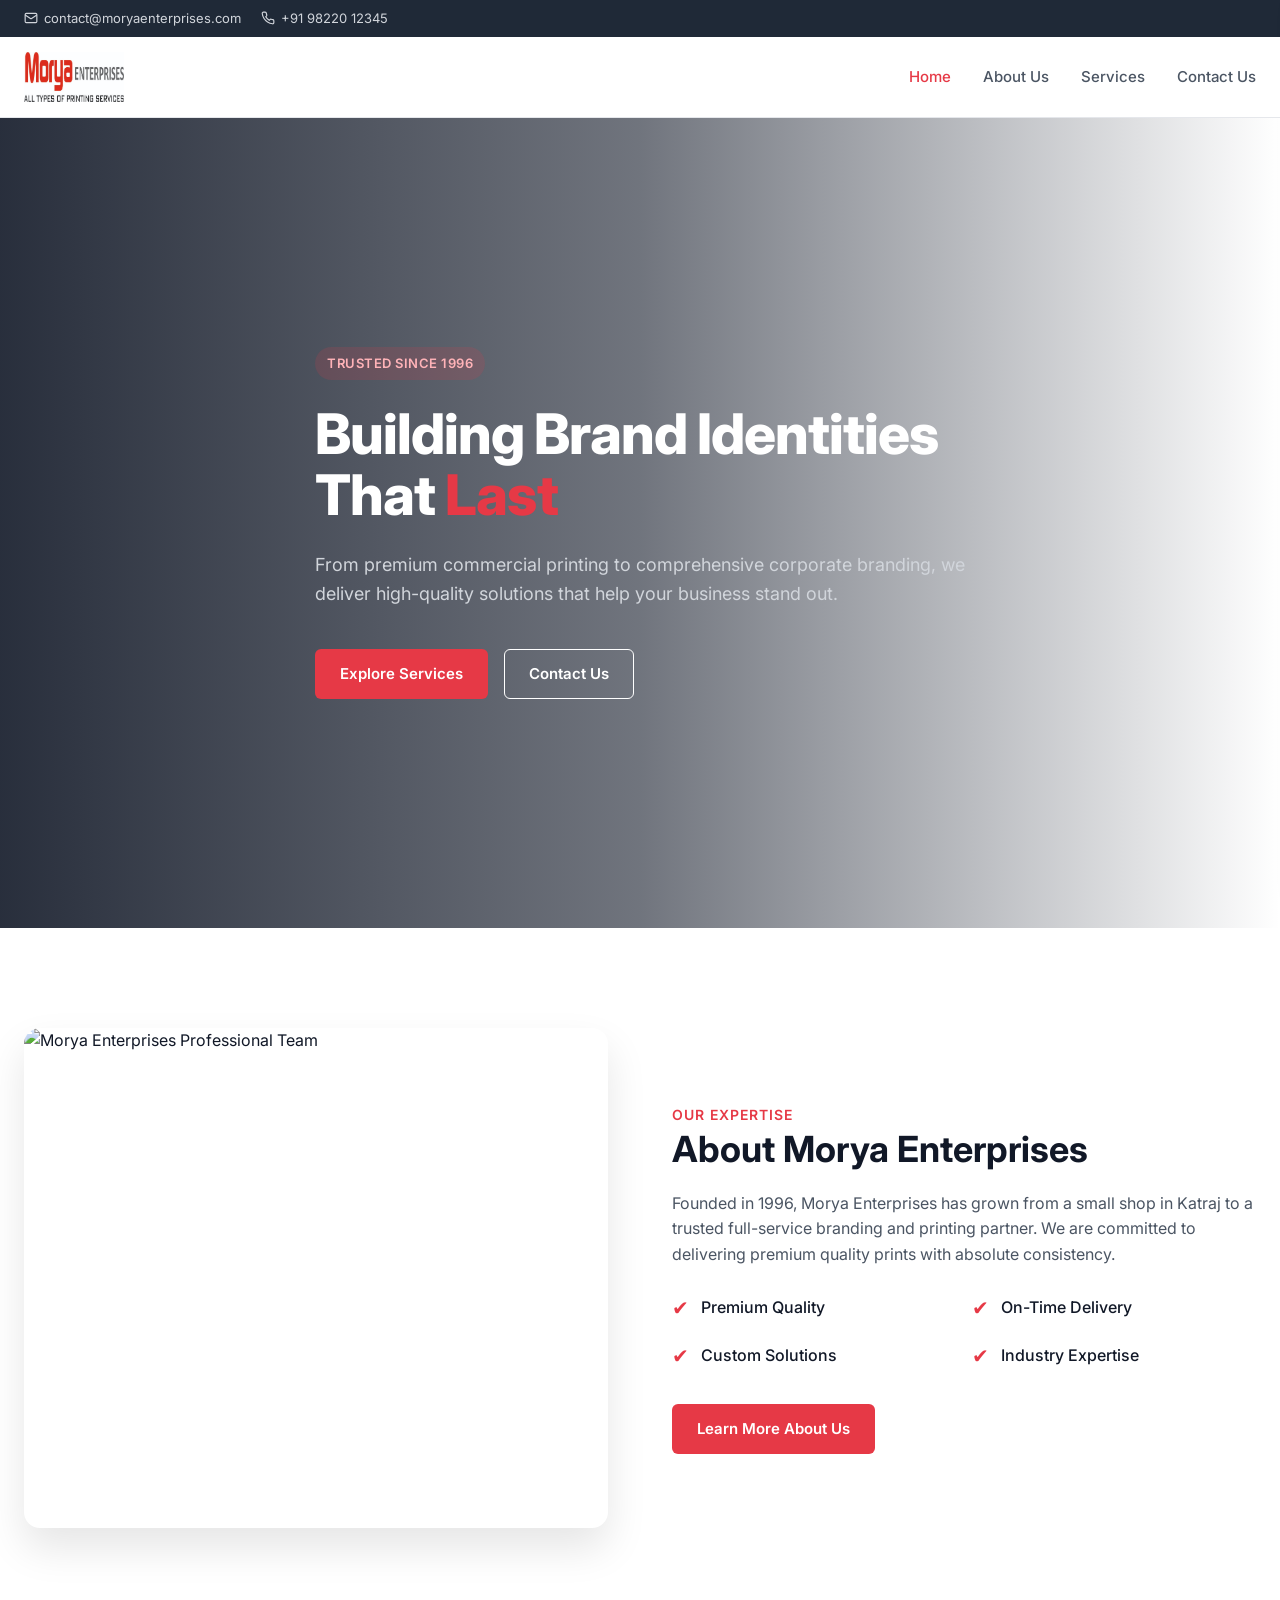
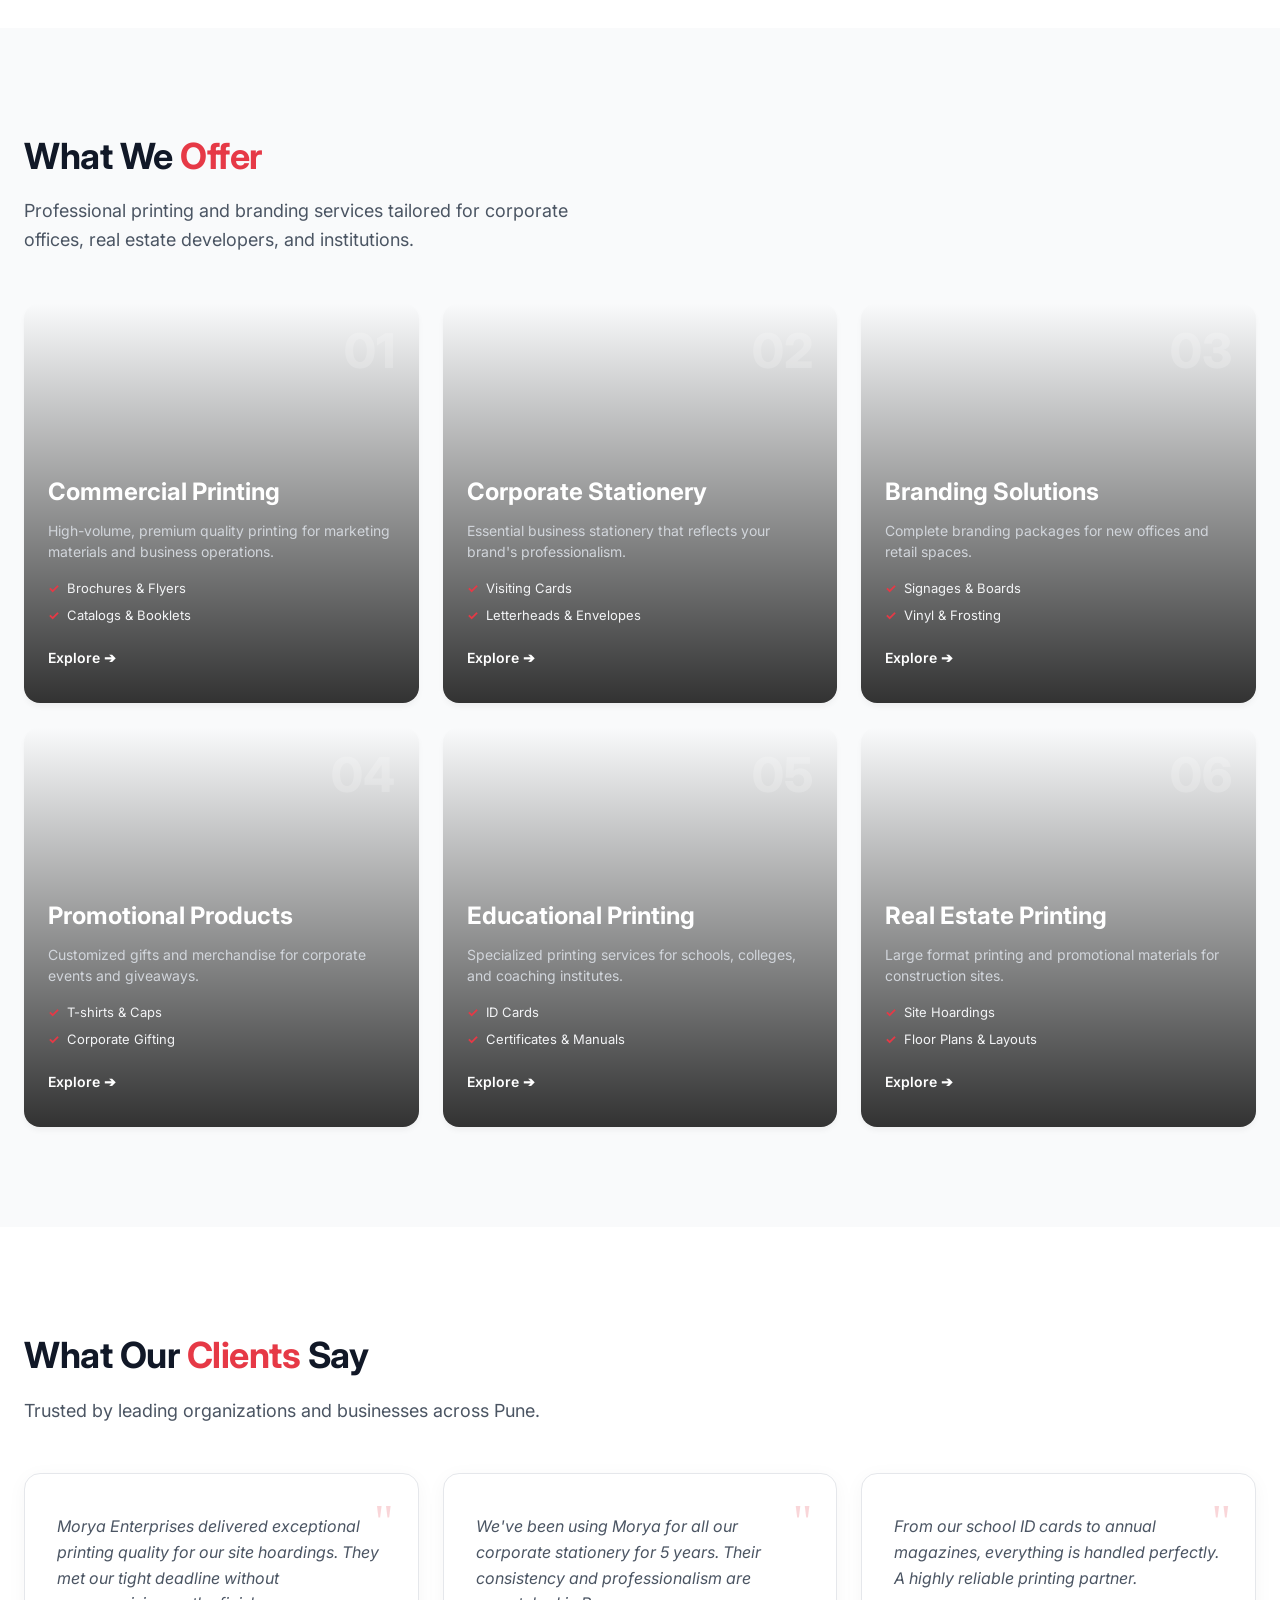
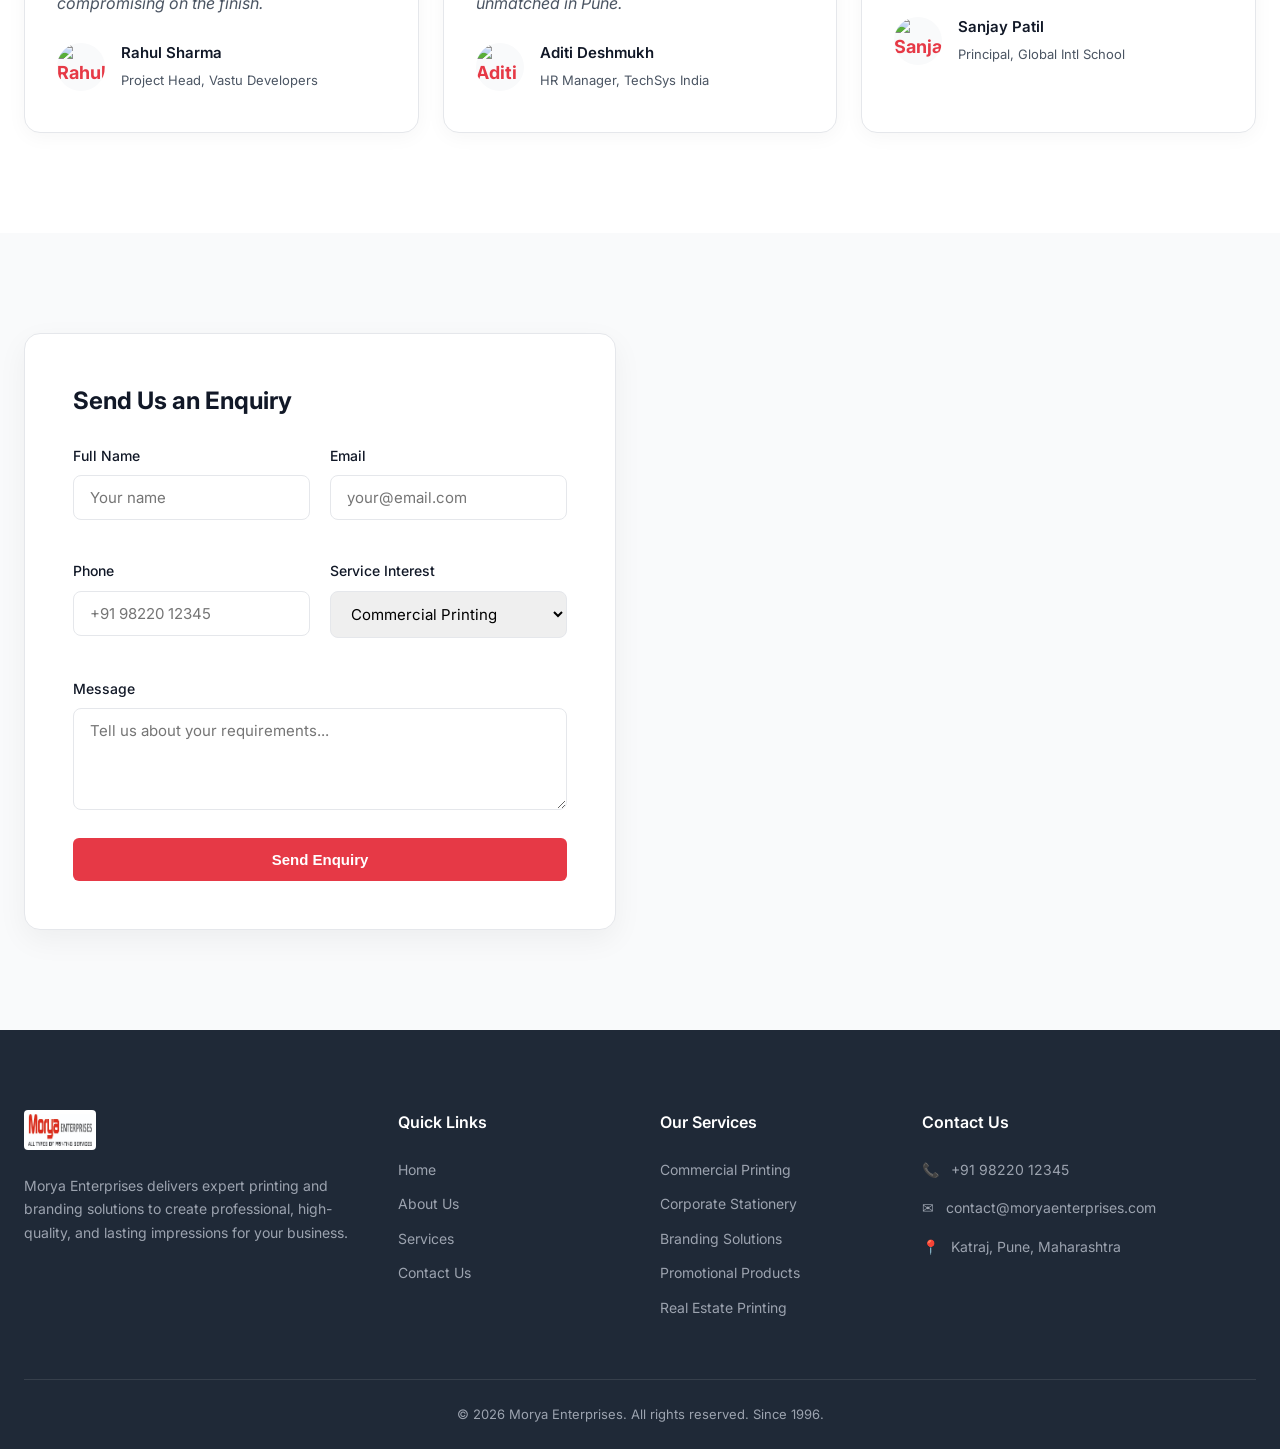
==== index.html @ 3184b1e6 "Add files via upload" ====
<!DOCTYPE html>
<html lang="en">
<head>
  <meta charset="UTF-8">
  <meta name="viewport" content="width=device-width, initial-scale=1.0">
  <title>Morya Enterprises | Printing & Branding</title>
  <link rel="stylesheet" href="css/style.css">
</head>
<body>

  <!-- Top Utility Bar -->
  <div class="utility-bar">
    <div class="container">
      <div class="utility-left">
        <a href="mailto:contact@moryaenterprises.com" style="display:flex; align-items:center; gap:6px;">
          <svg width="14" height="14" viewBox="0 0 24 24" fill="none" stroke="currentColor" stroke-width="2"><path d="m22 7-8.99 5.73a2 2 0 0 1-2.01 0L2 7"/><rect x="2" y="4" width="20" height="16" rx="2"/></svg>
          contact@moryaenterprises.com
        </a>
        <span style="display:flex; align-items:center; gap:6px;">
          <svg width="14" height="14" viewBox="0 0 24 24" fill="none" stroke="currentColor" stroke-width="2"><path d="M22 16.92v3a2 2 0 0 1-2.18 2 19.79 19.79 0 0 1-8.63-3.07 19.5 19.5 0 0 1-6-6 19.79 19.79 0 0 1-3.07-8.67A2 2 0 0 1 4.11 2h3a2 2 0 0 1 2 1.72 12.84 12.84 0 0 0 .7 2.81 2 2 0 0 1-.45 2.11L8.09 9.91a16 16 0 0 0 6 6l1.27-1.27a2 2 0 0 1 2.11-.45 12.84 12.84 0 0 0 2.81.7A2 2 0 0 1 22 16.92z"/></svg>
          +91 98220 12345
        </span>
      </div>
    </div>
  </div>

  <!-- Main Header -->
  <header>
    <div class="container">
      <a href="index.html">
        <img src="logo.jpg" alt="Morya Enterprises" style="height: 50px; width: auto;">
      </a>
      <nav class="nav-links">
        <a href="index.html" class="active">Home</a>
        <a href="about.html">About Us</a>
        <a href="services.html">Services</a>
        <a href="contact.html">Contact Us</a>
      </nav>
      <button class="hamburger">
        <span></span><span></span><span></span>
      </button>
    </div>
  </header>

  <!-- Mobile Menu -->
  <div class="mobile-menu-overlay" id="mobileOverlay"></div>
  <div class="mobile-menu" id="mobileMenu">
    <button class="mobile-close" id="mobileClose">&times;</button>
    <a href="index.html" class="active">Home</a>
    <a href="about.html">About Us</a>
    <a href="services.html">Services</a>
    <a href="contact.html">Contact Us</a>
  </div>

  <!-- Hero Section -->
  <section class="hero" style="background-image: url('file:///C:/Users/AKASH%20JAGTAP/.gemini/antigravity-ide/brain/908b5ccc-41bc-44ca-9e49-3f3befb946af/industrial_printer_hero_1782236760926.png');">
    <div class="hero-overlay"></div>
    <div class="container">
      <div class="hero-content">
        <div class="hero-badge">Trusted Since 1996</div>
        <h1>Building Brand Identities That <span>Last</span></h1>
        <p>From premium commercial printing to comprehensive corporate branding, we deliver high-quality solutions that help your business stand out.</p>
        <div class="hero-buttons">
          <a href="services.html" class="btn btn-primary">Explore Services</a>
          <a href="contact.html" class="btn btn-outline" style="color: white; border-color: white;">Contact Us</a>
        </div>
      </div>
    </div>
  </section>

  <!-- About Preview Section -->
  <section class="section">
    <div class="container">
      <div class="about-grid">
        <div class="about-image">
          <img src="file:///C:/Users/AKASH%20JAGTAP/.gemini/antigravity-ide/brain/908b5ccc-41bc-44ca-9e49-3f3befb946af/about_team_1782236528979.png" alt="Morya Enterprises Professional Team">
        </div>
        <div class="about-text">
          <span style="color: var(--primary); font-weight: 600; font-size: 14px; text-transform: uppercase; letter-spacing: 1px;">Our Expertise</span>
          <h2>About <span>Morya Enterprises</span></h2>
          <p>Founded in 1996, Morya Enterprises has grown from a small shop in Katraj to a trusted full-service branding and printing partner. We are committed to delivering premium quality prints with absolute consistency.</p>
          <div class="about-features">
            <div class="feature-item">
              <span class="feature-icon">✔</span> Premium Quality
            </div>
            <div class="feature-item">
              <span class="feature-icon">✔</span> On-Time Delivery
            </div>
            <div class="feature-item">
              <span class="feature-icon">✔</span> Custom Solutions
            </div>
            <div class="feature-item">
              <span class="feature-icon">✔</span> Industry Expertise
            </div>
          </div>
          <a href="about.html" class="btn btn-primary">Learn More About Us</a>
        </div>
      </div>
    </div>
  </section>

  <!-- Services Grid Section -->
  <section class="section section-alt">
    <div class="container">
      <div class="section-title text-center">
        <h2>What We <span>Offer</span></h2>
        <p>Professional printing and branding services tailored for corporate offices, real estate developers, and institutions.</p>
      </div>
      <div class="services-grid">
        
        <!-- Card 1 -->
        <a href="services.html" class="service-card" style="background-image: url('file:///C:/Users/AKASH%20JAGTAP/.gemini/antigravity-ide/brain/908b5ccc-41bc-44ca-9e49-3f3befb946af/commercial_printing_1782238122511.png');">
          <div class="service-overlay"></div>
          <div class="service-num">01</div>
          <div class="service-content">
            <h3>Commercial Printing</h3>
            <p>High-volume, premium quality printing for marketing materials and business operations.</p>
            <ul class="service-features-list">
              <li>Brochures & Flyers</li>
              <li>Catalogs & Booklets</li>
            </ul>
            <span class="service-readmore">Explore ➔</span>
          </div>
        </a>

        <!-- Card 2 -->
        <a href="services.html" class="service-card" style="background-image: url('https://images.unsplash.com/photo-1572044162444-ad60f128bdea?q=80&w=600&auto=format&fit=crop');">
          <div class="service-overlay"></div>
          <div class="service-num">02</div>
          <div class="service-content">
            <h3>Corporate Stationery</h3>
            <p>Essential business stationery that reflects your brand's professionalism.</p>
            <ul class="service-features-list">
              <li>Visiting Cards</li>
              <li>Letterheads & Envelopes</li>
            </ul>
            <span class="service-readmore">Explore ➔</span>
          </div>
        </a>

        <!-- Card 3 -->
        <a href="services.html" class="service-card" style="background-image: url('https://images.unsplash.com/photo-1558618666-fcd25c85f82e?q=80&w=600&auto=format&fit=crop');">
          <div class="service-overlay"></div>
          <div class="service-num">03</div>
          <div class="service-content">
            <h3>Branding Solutions</h3>
            <p>Complete branding packages for new offices and retail spaces.</p>
            <ul class="service-features-list">
              <li>Signages & Boards</li>
              <li>Vinyl & Frosting</li>
            </ul>
            <span class="service-readmore">Explore ➔</span>
          </div>
        </a>

        <!-- Card 4 -->
        <a href="services.html" class="service-card" style="background-image: url('https://images.unsplash.com/photo-1503342217505-b0a15ec3261c?q=80&w=600&auto=format&fit=crop');">
          <div class="service-overlay"></div>
          <div class="service-num">04</div>
          <div class="service-content">
            <h3>Promotional Products</h3>
            <p>Customized gifts and merchandise for corporate events and giveaways.</p>
            <ul class="service-features-list">
              <li>T-shirts & Caps</li>
              <li>Corporate Gifting</li>
            </ul>
            <span class="service-readmore">Explore ➔</span>
          </div>
        </a>

        <!-- Card 5 -->
        <a href="services.html" class="service-card" style="background-image: url('https://images.unsplash.com/photo-1503676260728-1c00da094a0b?q=80&w=600&auto=format&fit=crop');">
          <div class="service-overlay"></div>
          <div class="service-num">05</div>
          <div class="service-content">
            <h3>Educational Printing</h3>
            <p>Specialized printing services for schools, colleges, and coaching institutes.</p>
            <ul class="service-features-list">
              <li>ID Cards</li>
              <li>Certificates & Manuals</li>
            </ul>
            <span class="service-readmore">Explore ➔</span>
          </div>
        </a>

        <!-- Card 6 -->
        <a href="services.html" class="service-card" style="background-image: url('https://images.unsplash.com/photo-1486406146926-c627a92ad1ab?q=80&w=600&auto=format&fit=crop');">
          <div class="service-overlay"></div>
          <div class="service-num">06</div>
          <div class="service-content">
            <h3>Real Estate Printing</h3>
            <p>Large format printing and promotional materials for construction sites.</p>
            <ul class="service-features-list">
              <li>Site Hoardings</li>
              <li>Floor Plans & Layouts</li>
            </ul>
            <span class="service-readmore">Explore ➔</span>
          </div>
        </a>

      </div>
    </div>
  </section>

  <!-- Testimonials Section -->
  <section class="section">
    <div class="container">
      <div class="section-title">
        <h2>What Our <span>Clients</span> Say</h2>
        <p>Trusted by leading organizations and businesses across Pune.</p>
      </div>
      <div class="testimonials-grid">
        <div class="testimonial-card">
          <div class="quote-icon">"</div>
          <blockquote>Morya Enterprises delivered exceptional printing quality for our site hoardings. They met our tight deadline without compromising on the finish.</blockquote>
          <div class="author-info">
            <img src="https://images.unsplash.com/photo-1507003211169-0a1dd7228f2d?q=80&w=100&auto=format&fit=crop" alt="Rahul Sharma" class="author-avatar">
            <div class="author-details">
              <h4>Rahul Sharma</h4>
              <span>Project Head, Vastu Developers</span>
            </div>
          </div>
        </div>
        <div class="testimonial-card">
          <div class="quote-icon">"</div>
          <blockquote>We've been using Morya for all our corporate stationery for 5 years. Their consistency and professionalism are unmatched in Pune.</blockquote>
          <div class="author-info">
            <img src="https://images.unsplash.com/photo-1573496359142-b8d87734a5a2?q=80&w=100&auto=format&fit=crop" alt="Aditi Deshmukh" class="author-avatar">
            <div class="author-details">
              <h4>Aditi Deshmukh</h4>
              <span>HR Manager, TechSys India</span>
            </div>
          </div>
        </div>
        <div class="testimonial-card">
          <div class="quote-icon">"</div>
          <blockquote>From our school ID cards to annual magazines, everything is handled perfectly. A highly reliable printing partner.</blockquote>
          <div class="author-info">
            <img src="https://images.unsplash.com/photo-1519085360753-af0119f7cbe7?q=80&w=100&auto=format&fit=crop" alt="Sanjay Patil" class="author-avatar">
            <div class="author-details">
              <h4>Sanjay Patil</h4>
              <span>Principal, Global Intl School</span>
            </div>
          </div>
        </div>
      </div>
    </div>
  </section>

  <!-- Contact Section -->
  <section class="section section-alt">
    <div class="container">
      <div class="enquiry-grid">
        <div class="enquiry-form">
          <h3 style="font-size: 24px; margin-bottom: 24px; color: var(--text-main);">Send Us an Enquiry</h3>
          <form>
            <div class="form-row">
              <div class="form-group">
                <label class="form-label">Full Name</label>
                <input type="text" class="form-input" placeholder="Your name">
              </div>
              <div class="form-group">
                <label class="form-label">Email</label>
                <input type="email" class="form-input" placeholder="your@email.com">
              </div>
            </div>
            <div class="form-row">
              <div class="form-group">
                <label class="form-label">Phone</label>
                <input type="tel" class="form-input" placeholder="+91 98220 12345">
              </div>
              <div class="form-group">
                <label class="form-label">Service Interest</label>
                <select class="form-select">
                  <option>Commercial Printing</option>
                  <option>Branding Solutions</option>
                  <option>Corporate Stationery</option>
                  <option>Other</option>
                </select>
              </div>
            </div>
            <div class="form-group">
              <label class="form-label">Message</label>
              <textarea class="form-textarea" rows="4" placeholder="Tell us about your requirements..."></textarea>
            </div>
            <button type="submit" class="btn btn-primary" style="width: 100%;">Send Enquiry</button>
          </form>
        </div>
        <div class="enquiry-map">
          <iframe src="https://www.google.com/maps?q=Katraj,Pune&output=embed" allowfullscreen="" loading="lazy"></iframe>
        </div>
      </div>
    </div>
  </section>

  <!-- Footer -->
  <footer>
    <div class="container">
      <div class="footer-grid">
        <div class="footer-brand">
          <div class="footer-logo">
            <img src="logo.jpg" alt="Morya Enterprises">
          </div>
          <p>Morya Enterprises delivers expert printing and branding solutions to create professional, high-quality, and lasting impressions for your business.</p>
        </div>
        <div class="footer-col">
          <h4>Quick Links</h4>
          <div class="footer-links">
            <a href="index.html">Home</a>
            <a href="about.html">About Us</a>
            <a href="services.html">Services</a>
            <a href="contact.html">Contact Us</a>
          </div>
        </div>
        <div class="footer-col">
          <h4>Our Services</h4>
          <div class="footer-links">
            <a href="services.html">Commercial Printing</a>
            <a href="services.html">Corporate Stationery</a>
            <a href="services.html">Branding Solutions</a>
            <a href="services.html">Promotional Products</a>
            <a href="services.html">Real Estate Printing</a>
          </div>
        </div>
        <div class="footer-col">
          <h4>Contact Us</h4>
          <div class="contact-item">
            📞 <span>+91 98220 12345</span>
          </div>
          <div class="contact-item">
            ✉ <span>contact@moryaenterprises.com</span>
          </div>
          <div class="contact-item">
            📍 <span>Katraj, Pune, Maharashtra</span>
          </div>
        </div>
      </div>
      <div class="footer-bottom">
        <p>&copy; 2026 Morya Enterprises. All rights reserved. Since 1996.</p>
      </div>
    </div>
  </footer>

  <script>
    const hamburger = document.querySelector('.hamburger');
    const mobileMenu = document.getElementById('mobileMenu');
    const mobileOverlay = document.getElementById('mobileOverlay');
    const mobileClose = document.getElementById('mobileClose');

    function openMenu() {
      mobileMenu.classList.add('active');
      mobileOverlay.classList.add('active');
      document.body.style.overflow = 'hidden';
    }
    function closeMenu() {
      mobileMenu.classList.remove('active');
      mobileOverlay.classList.remove('active');
      document.body.style.overflow = '';
    }

    hamburger.addEventListener('click', openMenu);
    mobileClose.addEventListener('click', closeMenu);
    mobileOverlay.addEventListener('click', closeMenu);
  </script>
</body>
</html>
---- css/style.css ----
@import url('https://fonts.googleapis.com/css2?family=Inter:wght@300;400;500;600;700;800&display=swap');

*, *::before, *::after {
  margin: 0;
  padding: 0;
  box-sizing: border-box;
}

:root {
  --primary: #E63946;
  --primary-dark: #D90429;
  --secondary: #1f2937;
  --bg-color: #ffffff;
  --bg-alt: #f9fafb;
  --text-main: #111827;
  --text-light: #4b5563;
  --white: #ffffff;
  --border: #e5e7eb;
}

html {
  scroll-behavior: smooth;
  font-family: 'Inter', sans-serif;
}

body {
  color: var(--text-main);
  background-color: var(--bg-color);
  line-height: 1.6;
  -webkit-font-smoothing: antialiased;
}

a {
  text-decoration: none;
  color: inherit;
  transition: all 0.3s ease;
}

img {
  max-width: 100%;
  height: auto;
  display: block;
}

ul {
  list-style: none;
}

.container {
  max-width: 1280px;
  margin: 0 auto;
  padding: 0 24px;
}

/* =========================================
   BUTTONS
========================================= */
.btn {
  display: inline-flex;
  align-items: center;
  justify-content: center;
  gap: 8px;
  padding: 12px 24px;
  font-weight: 600;
  font-size: 15px;
  border-radius: 6px;
  transition: all 0.3s ease;
  cursor: pointer;
  border: 1px solid transparent;
}

.btn-primary {
  background-color: var(--primary);
  color: var(--white);
}

.btn-primary:hover {
  background-color: var(--primary-dark);
  box-shadow: 0 4px 12px rgba(230, 57, 70, 0.3);
  transform: translateY(-1px);
}

.btn-outline {
  background-color: transparent;
  color: var(--primary);
  border-color: var(--primary);
}

.btn-outline:hover {
  background-color: var(--primary);
  color: var(--white);
}

/* =========================================
   UTILITY BAR & HEADER
========================================= */
.utility-bar {
  background-color: var(--secondary);
  color: #d1d5db;
  font-size: 13px;
  padding: 8px 0;
}

.utility-bar .container {
  display: flex;
  justify-content: space-between;
  align-items: center;
}

.utility-left {
  display: flex;
  gap: 20px;
}

.utility-left a:hover {
  color: var(--white);
}

header {
  position: sticky;
  top: 0;
  background-color: rgba(255, 255, 255, 0.95);
  backdrop-filter: blur(8px);
  border-bottom: 1px solid var(--border);
  z-index: 1000;
}

header .container {
  display: flex;
  justify-content: space-between;
  align-items: center;
  height: 80px;
}

.nav-links {
  display: flex;
  gap: 32px;
  align-items: center;
}

.nav-links a {
  font-weight: 500;
  font-size: 15px;
  color: var(--text-light);
}

.nav-links a:hover,
.nav-links a.active {
  color: var(--primary);
}

.hamburger {
  display: none;
  flex-direction: column;
  gap: 5px;
  background: none;
  border: none;
  cursor: pointer;
}

.hamburger span {
  width: 24px;
  height: 2px;
  background-color: var(--text-main);
  transition: 0.3s;
}

/* =========================================
   HERO SECTION
========================================= */
.hero {
  min-height: 90vh;
  display: flex;
  align-items: center;
  position: relative;
  background-size: cover;
  background-position: center;
  background-attachment: fixed;
}

.hero-overlay {
  position: absolute;
  inset: 0;
  background: linear-gradient(90deg, rgba(17, 24, 39, 0.9) 0%, rgba(17, 24, 39, 0.6) 50%, rgba(17, 24, 39, 0) 100%);
  z-index: 1;
}

.hero .container {
  position: relative;
  z-index: 2;
}

.hero-content {
  max-width: 650px;
  color: var(--white);
}

.hero-badge {
  display: inline-block;
  padding: 6px 12px;
  background-color: rgba(230, 57, 70, 0.15);
  color: #ffb3b8;
  border-radius: 20px;
  font-size: 13px;
  font-weight: 600;
  margin-bottom: 24px;
  letter-spacing: 0.5px;
  text-transform: uppercase;
}

.hero h1 {
  font-size: 56px;
  font-weight: 800;
  line-height: 1.1;
  margin-bottom: 24px;
  letter-spacing: -1px;
}

.hero h1 span {
  color: var(--primary);
}

.hero p {
  font-size: 18px;
  color: #d1d5db;
  margin-bottom: 40px;
  font-weight: 400;
}

.hero-buttons {
  display: flex;
  gap: 16px;
}

/* =========================================
   SECTION HEADERS
========================================= */
.section {
  padding: 100px 0;
}

.section-alt {
  background-color: var(--bg-alt);
}

.section-title {
  margin-bottom: 48px;
}

.section-title h2 {
  font-size: 36px;
  font-weight: 700;
  color: var(--text-main);
  margin-bottom: 12px;
  letter-spacing: -0.5px;
}

.section-title h2 span {
  color: var(--primary);
}

.section-title p {
  font-size: 18px;
  color: var(--text-light);
  max-width: 600px;
}

/* =========================================
   ABOUT PREVIEW (HOME)
========================================= */
.about-grid {
  display: grid;
  grid-template-columns: 1fr 1fr;
  gap: 64px;
  align-items: center;
}

.about-image {
  position: relative;
  border-radius: 16px;
  overflow: hidden;
  box-shadow: 0 20px 40px rgba(0,0,0,0.1);
}

.about-image img {
  width: 100%;
  height: 500px;
  object-fit: cover;
}

.about-text h2 {
  font-size: 36px;
  font-weight: 700;
  margin-bottom: 20px;
  line-height: 1.2;
}

.about-text p {
  color: var(--text-light);
  font-size: 16px;
  margin-bottom: 24px;
}

.about-features {
  display: grid;
  grid-template-columns: 1fr 1fr;
  gap: 16px;
  margin-bottom: 32px;
}

.feature-item {
  display: flex;
  align-items: center;
  gap: 12px;
  font-weight: 500;
  color: var(--text-main);
}

.feature-icon {
  color: var(--primary);
  font-size: 20px;
}

/* =========================================
   SERVICES GRID (THE CARDS)
========================================= */
.services-grid {
  display: grid;
  grid-template-columns: repeat(3, 1fr);
  gap: 24px;
}

.service-card {
  position: relative;
  height: 400px;
  border-radius: 16px;
  overflow: hidden;
  text-decoration: none;
  display: block;
  background-size: cover;
  background-position: center;
  box-shadow: 0 4px 6px -1px rgba(0,0,0,0.05);
  transition: transform 0.3s ease, box-shadow 0.3s ease;
}

.service-card:hover {
  transform: translateY(-8px);
  box-shadow: 0 20px 40px rgba(0,0,0,0.15);
}

.service-overlay {
  position: absolute;
  inset: 0;
  background: linear-gradient(180deg, rgba(0,0,0,0) 0%, rgba(0,0,0,0.8) 100%);
  transition: background 0.3s ease;
}

.service-card:hover .service-overlay {
  background: linear-gradient(180deg, rgba(0,0,0,0) 0%, rgba(230,57,70,0.9) 100%);
}

.service-num {
  position: absolute;
  top: 24px;
  right: 24px;
  font-size: 48px;
  font-weight: 800;
  color: rgba(255, 255, 255, 0.2);
  line-height: 1;
}

.service-content {
  position: absolute;
  bottom: 0;
  left: 0;
  right: 0;
  padding: 32px 24px;
  color: var(--white);
}

.service-content h3 {
  font-size: 24px;
  font-weight: 700;
  margin-bottom: 8px;
  color: var(--white);
}

.service-content p {
  font-size: 14px;
  color: #d1d5db;
  margin-bottom: 16px;
  line-height: 1.5;
  display: -webkit-box;
  -webkit-line-clamp: 2;
  -webkit-box-orient: vertical;
  overflow: hidden;
}

.service-features-list {
  display: flex;
  flex-direction: column;
  gap: 6px;
  margin-bottom: 20px;
}

.service-features-list li {
  font-size: 13px;
  color: #f3f4f6;
  display: flex;
  align-items: center;
  gap: 8px;
}

.service-features-list li::before {
  content: '✓';
  color: var(--primary);
  font-weight: bold;
}

.service-card:hover .service-features-list li::before {
  color: var(--white);
}

.service-readmore {
  display: inline-flex;
  align-items: center;
  gap: 8px;
  font-size: 14px;
  font-weight: 600;
  color: var(--white);
}

/* =========================================
   TESTIMONIALS
========================================= */
.testimonials-grid {
  display: grid;
  grid-template-columns: repeat(3, 1fr);
  gap: 24px;
}

.testimonial-card {
  background: var(--white);
  padding: 40px 32px;
  border-radius: 16px;
  box-shadow: 0 4px 20px rgba(0,0,0,0.04);
  border: 1px solid var(--border);
  position: relative;
}

.quote-icon {
  color: var(--primary);
  opacity: 0.2;
  font-size: 48px;
  position: absolute;
  top: 24px;
  right: 24px;
  line-height: 1;
  font-family: serif;
}

.testimonial-card blockquote {
  font-size: 16px;
  color: var(--text-light);
  font-style: italic;
  margin-bottom: 24px;
  position: relative;
  z-index: 2;
}

.author-info {
  display: flex;
  align-items: center;
  gap: 16px;
}

.author-avatar {
  width: 48px;
  height: 48px;
  background-color: var(--bg-alt);
  color: var(--primary);
  display: flex;
  align-items: center;
  justify-content: center;
  font-weight: 700;
  font-size: 18px;
  border-radius: 50%;
  object-fit: cover;
}

.author-details h4 {
  font-size: 15px;
  font-weight: 600;
  color: var(--text-main);
  margin-bottom: 2px;
}

.author-details span {
  font-size: 13px;
  color: var(--text-light);
}

/* =========================================
   CONTACT & CTA
========================================= */
.enquiry-grid {
  display: grid;
  grid-template-columns: 1fr 1fr;
  gap: 48px;
}

.enquiry-form {
  background: var(--white);
  padding: 48px;
  border-radius: 16px;
  box-shadow: 0 10px 30px rgba(0,0,0,0.05);
  border: 1px solid var(--border);
}

.form-row {
  display: grid;
  grid-template-columns: 1fr 1fr;
  gap: 20px;
  margin-bottom: 20px;
}

.form-group {
  margin-bottom: 20px;
}

.form-label {
  display: block;
  font-size: 14px;
  font-weight: 500;
  margin-bottom: 8px;
  color: var(--text-main);
}

.form-input, .form-select, .form-textarea {
  width: 100%;
  padding: 12px 16px;
  border: 1px solid var(--border);
  border-radius: 8px;
  font-size: 15px;
  font-family: inherit;
  transition: border-color 0.3s;
}

.form-input:focus, .form-select:focus, .form-textarea:focus {
  outline: none;
  border-color: var(--primary);
}

.enquiry-map iframe {
  width: 100%;
  height: 100%;
  min-height: 400px;
  border-radius: 16px;
  border: none;
}

/* =========================================
   FOOTER
========================================= */
footer {
  background-color: var(--secondary);
  color: #9ca3af;
  padding: 80px 0 0;
}

.footer-grid {
  display: grid;
  grid-template-columns: 1.5fr 1fr 1fr 1.5fr;
  gap: 40px;
  padding-bottom: 60px;
  border-bottom: 1px solid rgba(255,255,255,0.1);
}

.footer-logo {
  display: flex;
  align-items: center;
  gap: 12px;
  margin-bottom: 24px;
}

.footer-logo img {
  height: 40px;
  background: var(--white);
  padding: 4px;
  border-radius: 4px;
}

.footer-logo span {
  font-size: 20px;
  font-weight: 700;
  color: var(--white);
}

.footer-brand p {
  font-size: 14px;
  line-height: 1.7;
}

.footer-col h4 {
  color: var(--white);
  font-size: 16px;
  font-weight: 600;
  margin-bottom: 24px;
}

.footer-links {
  display: flex;
  flex-direction: column;
  gap: 12px;
}

.footer-links a {
  display: flex;
  align-items: center;
  gap: 8px;
  font-size: 14px;
}

.footer-links a:hover {
  color: var(--white);
  transform: translateX(4px);
}

.contact-item {
  display: flex;
  gap: 12px;
  margin-bottom: 16px;
  font-size: 14px;
}

.footer-bottom {
  padding: 24px 0;
  text-align: center;
  font-size: 13px;
}

/* =========================================
   MOBILE MENU
========================================= */
.mobile-menu-overlay {
  display: none;
  position: fixed;
  inset: 0;
  background: rgba(0,0,0,0.5);
  z-index: 998;
}

.mobile-menu-overlay.active {
  display: block;
}

.mobile-menu {
  position: fixed;
  top: 0;
  right: -300px;
  width: 280px;
  height: 100vh;
  background: var(--white);
  z-index: 999;
  box-shadow: -4px 0 20px rgba(0,0,0,0.1);
  transition: right 0.3s ease;
  padding: 80px 24px 24px;
}

.mobile-menu.active {
  right: 0;
}

.mobile-menu a {
  display: block;
  padding: 14px 0;
  font-size: 16px;
  font-weight: 500;
  color: var(--text-main);
  border-bottom: 1px solid var(--border);
}

.mobile-menu a:hover,
.mobile-menu a.active {
  color: var(--primary);
}

.mobile-close {
  position: absolute;
  top: 24px;
  right: 24px;
  background: none;
  border: none;
  font-size: 28px;
  cursor: pointer;
  color: var(--text-main);
  width: 40px;
  height: 40px;
  display: flex;
  align-items: center;
  justify-content: center;
}

/* =========================================
   RESPONSIVE DESIGN
========================================= */
@media (max-width: 1024px) {
  .container {
    padding: 0 20px;
  }
  .about-grid, .enquiry-grid {
    grid-template-columns: 1fr;
    gap: 40px;
  }
  .services-grid {
    grid-template-columns: repeat(2, 1fr);
    gap: 20px;
  }
  .testimonials-grid {
    grid-template-columns: repeat(2, 1fr);
  }
  .footer-grid {
    grid-template-columns: 1fr 1fr;
    gap: 32px;
  }
  .about-image img {
    height: 360px;
  }
  .section {
    padding: 80px 0;
  }
}

@media (max-width: 768px) {
  .nav-links {
    display: none;
  }
  .hamburger {
    display: flex;
  }
  .utility-bar {
    font-size: 12px;
    padding: 6px 0;
  }
  .utility-left {
    flex-direction: column;
    gap: 4px;
  }
  header .container {
    height: 64px;
  }
  .hero {
    min-height: 70vh;
  }
  .hero h1 {
    font-size: 32px;
    letter-spacing: -0.5px;
  }
  .hero p {
    font-size: 15px;
    margin-bottom: 28px;
  }
  .hero-badge {
    font-size: 11px;
    margin-bottom: 16px;
  }
  .hero-buttons {
    flex-direction: column;
    gap: 12px;
  }
  .hero-buttons .btn {
    width: 100%;
    text-align: center;
  }
  .section {
    padding: 60px 0;
  }
  .section-title h2 {
    font-size: 28px;
  }
  .section-title p {
    font-size: 15px;
  }
  .services-grid {
    grid-template-columns: 1fr;
  }
  .service-card {
    height: 320px;
  }
  .testimonials-grid {
    grid-template-columns: 1fr;
  }
  .about-text h2 {
    font-size: 28px;
  }
  .about-features {
    grid-template-columns: 1fr;
  }
  .about-image img {
    height: 280px;
  }
  .form-row {
    grid-template-columns: 1fr;
    gap: 0;
  }
  .enquiry-form {
    padding: 24px;
  }
  .enquiry-map iframe {
    min-height: 300px;
  }
  .footer-grid {
    grid-template-columns: 1fr;
    gap: 32px;
  }
  .page-hero h1 {
    font-size: 32px;
  }
}

@media (max-width: 480px) {
  .hero {
    min-height: 60vh;
  }
  .hero h1 {
    font-size: 26px;
  }
  .hero p {
    font-size: 14px;
  }
  .section {
    padding: 48px 0;
  }
  .section-title h2 {
    font-size: 24px;
  }
  .service-card {
    height: 280px;
  }
  .testimonial-card {
    padding: 24px 20px;
  }
  .page-hero {
    padding: 80px 0;
  }
}
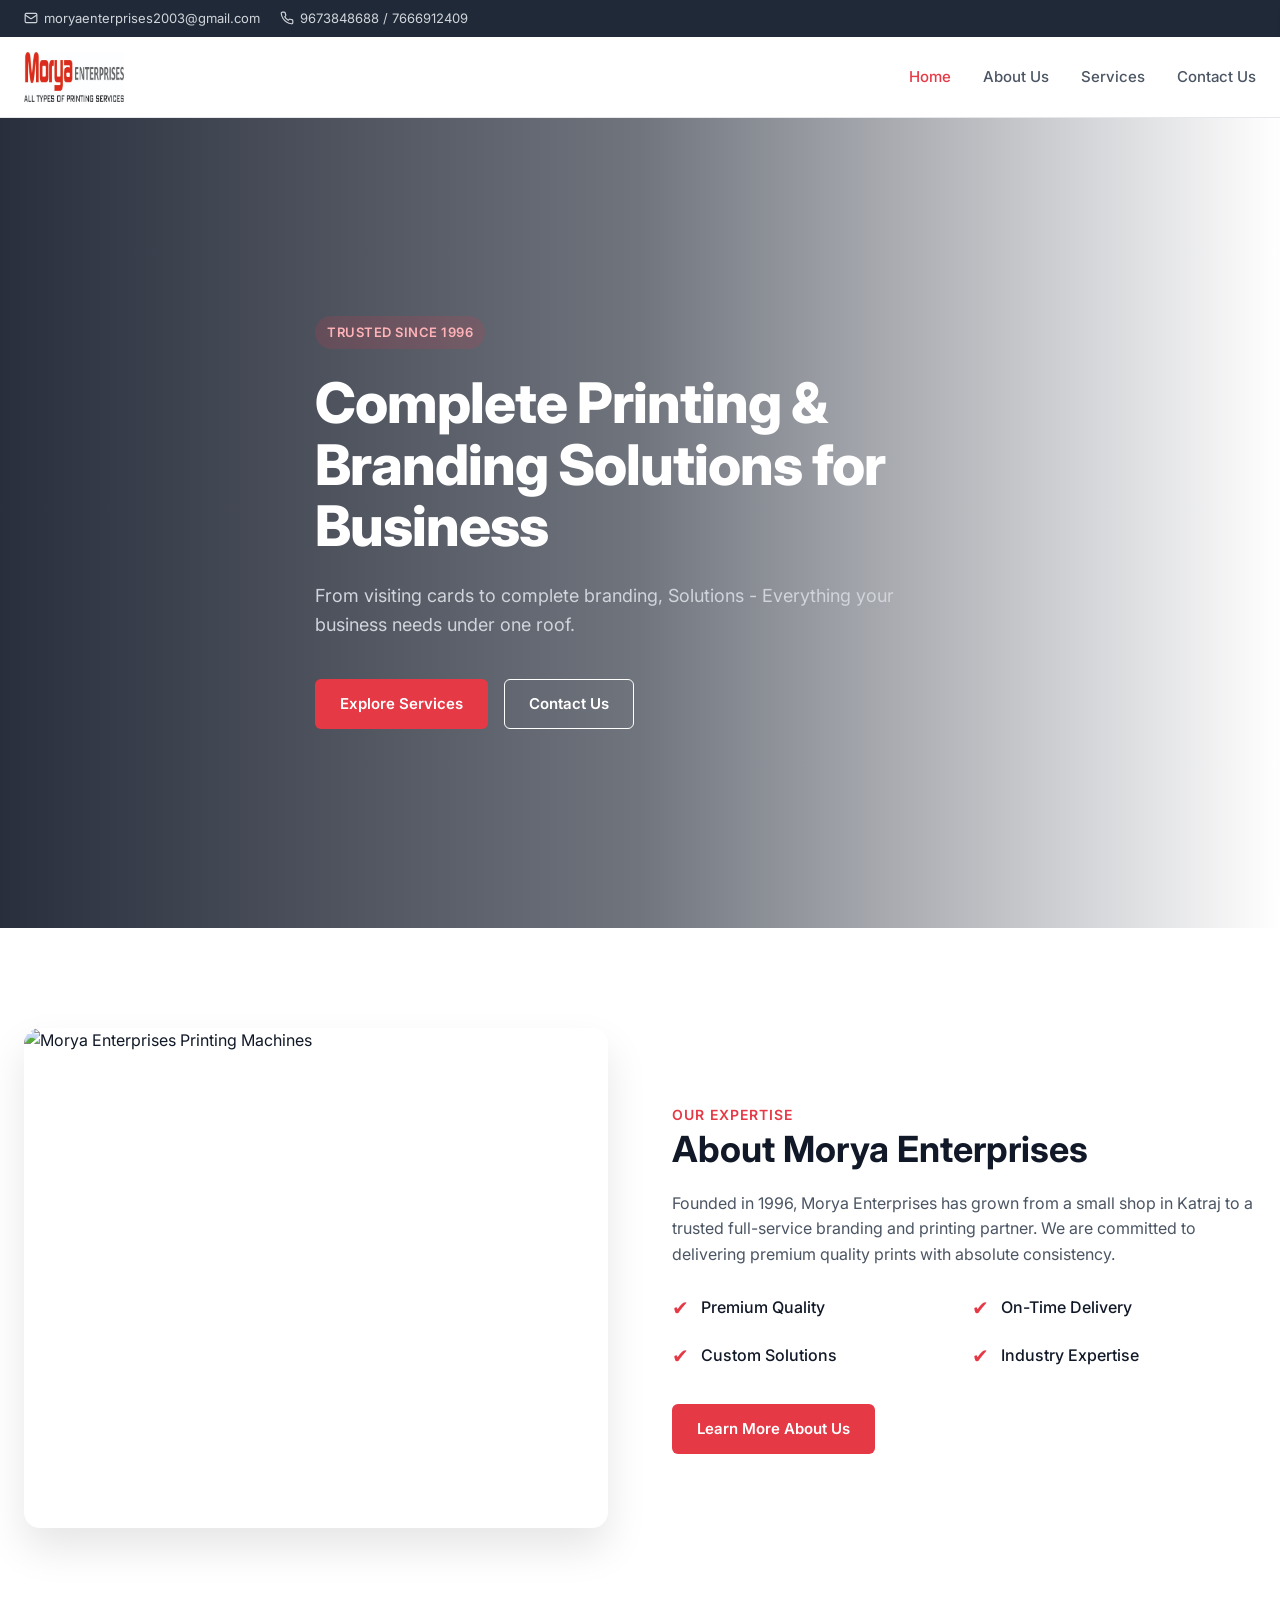
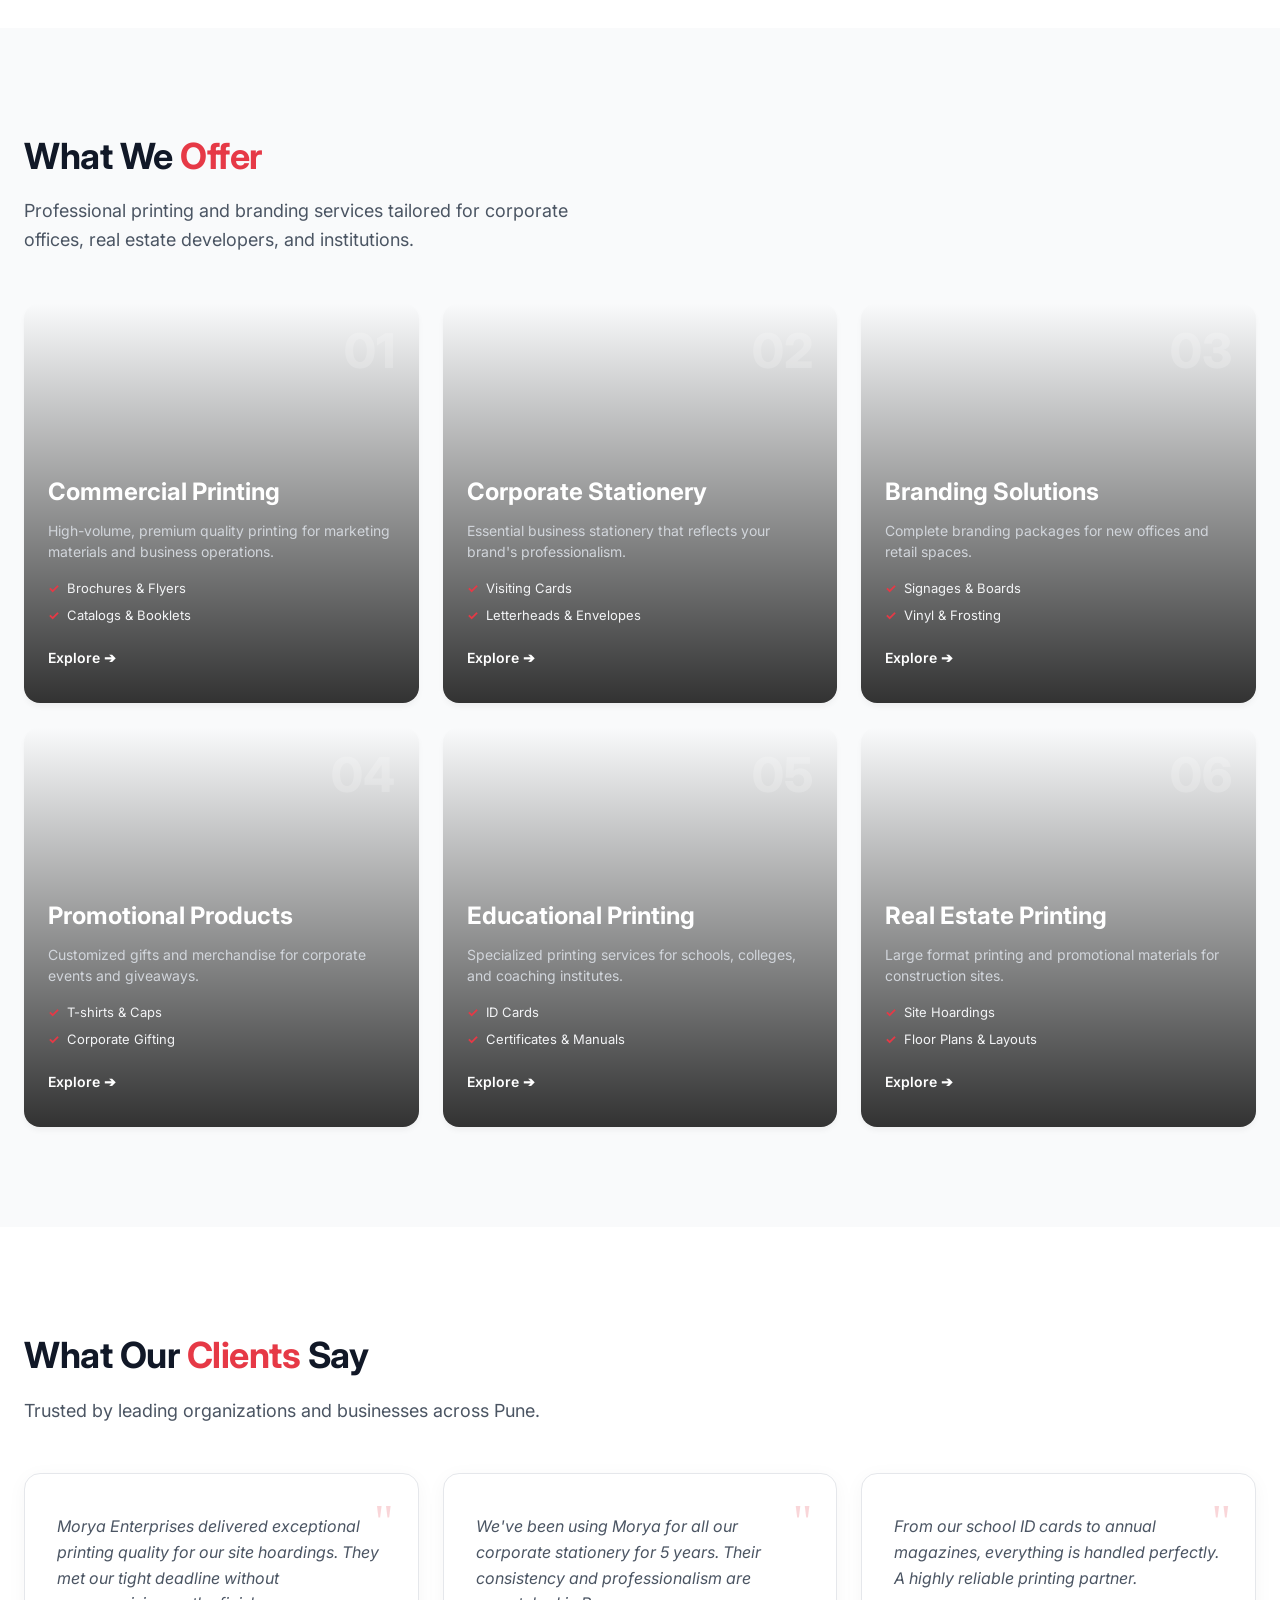
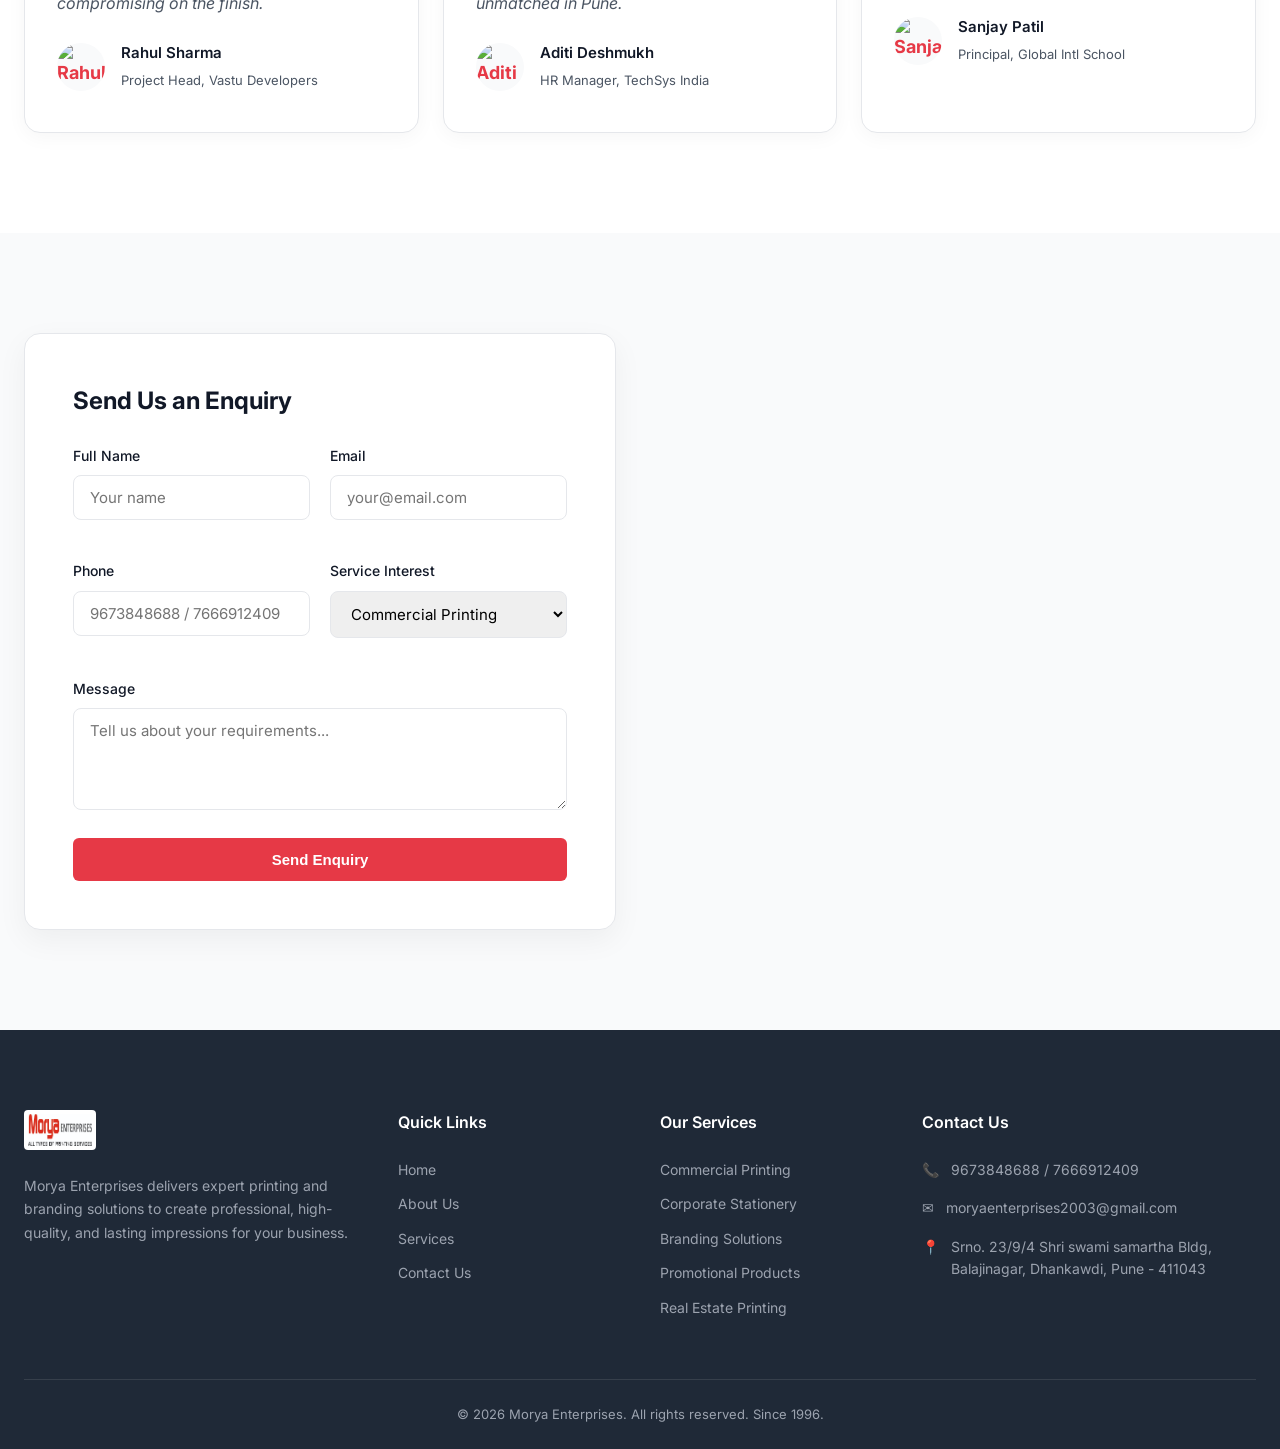
==== commit 33d039bc: "Add files via upload" ====
--- a/index.html
+++ b/index.html
@@ -12,13 +12,13 @@
   <div class="utility-bar">
     <div class="container">
       <div class="utility-left">
-        <a href="mailto:contact@moryaenterprises.com" style="display:flex; align-items:center; gap:6px;">
+        <a href="mailto:moryaenterprises2003@gmail.com" style="display:flex; align-items:center; gap:6px;">
           <svg width="14" height="14" viewBox="0 0 24 24" fill="none" stroke="currentColor" stroke-width="2"><path d="m22 7-8.99 5.73a2 2 0 0 1-2.01 0L2 7"/><rect x="2" y="4" width="20" height="16" rx="2"/></svg>
-          contact@moryaenterprises.com
+          moryaenterprises2003@gmail.com
         </a>
         <span style="display:flex; align-items:center; gap:6px;">
           <svg width="14" height="14" viewBox="0 0 24 24" fill="none" stroke="currentColor" stroke-width="2"><path d="M22 16.92v3a2 2 0 0 1-2.18 2 19.79 19.79 0 0 1-8.63-3.07 19.5 19.5 0 0 1-6-6 19.79 19.79 0 0 1-3.07-8.67A2 2 0 0 1 4.11 2h3a2 2 0 0 1 2 1.72 12.84 12.84 0 0 0 .7 2.81 2 2 0 0 1-.45 2.11L8.09 9.91a16 16 0 0 0 6 6l1.27-1.27a2 2 0 0 1 2.11-.45 12.84 12.84 0 0 0 2.81.7A2 2 0 0 1 22 16.92z"/></svg>
-          +91 98220 12345
+          9673848688 / 7666912409
         </span>
       </div>
     </div>
@@ -53,13 +53,13 @@
   </div>
 
   <!-- Hero Section -->
-  <section class="hero" style="background-image: url('file:///C:/Users/AKASH%20JAGTAP/.gemini/antigravity-ide/brain/908b5ccc-41bc-44ca-9e49-3f3befb946af/industrial_printer_hero_1782236760926.png');">
+  <section class="hero" style="background-image: url('file:///C:/Users/AKASH%20JAGTAP/.gemini/antigravity-ide/brain/7a26f9ff-8c31-46e0-b134-94b66212ca3c/hero_bg_1783837350693.png');">
     <div class="hero-overlay"></div>
     <div class="container">
       <div class="hero-content">
         <div class="hero-badge">Trusted Since 1996</div>
-        <h1>Building Brand Identities That <span>Last</span></h1>
-        <p>From premium commercial printing to comprehensive corporate branding, we deliver high-quality solutions that help your business stand out.</p>
+        <h1>Complete Printing & Branding Solutions for Business</h1>
+        <p>From visiting cards to complete branding, Solutions - Everything your business needs under one roof.</p>
         <div class="hero-buttons">
           <a href="services.html" class="btn btn-primary">Explore Services</a>
           <a href="contact.html" class="btn btn-outline" style="color: white; border-color: white;">Contact Us</a>
@@ -73,7 +73,7 @@
     <div class="container">
       <div class="about-grid">
         <div class="about-image">
-          <img src="file:///C:/Users/AKASH%20JAGTAP/.gemini/antigravity-ide/brain/908b5ccc-41bc-44ca-9e49-3f3befb946af/about_team_1782236528979.png" alt="Morya Enterprises Professional Team">
+          <img src="file:///C:/Users/AKASH%20JAGTAP/.gemini/antigravity-ide/brain/7a26f9ff-8c31-46e0-b134-94b66212ca3c/about_printing_machines_1783837294316.png" alt="Morya Enterprises Printing Machines">
         </div>
         <div class="about-text">
           <span style="color: var(--primary); font-weight: 600; font-size: 14px; text-transform: uppercase; letter-spacing: 1px;">Our Expertise</span>
@@ -109,7 +109,7 @@
       <div class="services-grid">
         
         <!-- Card 1 -->
-        <a href="services.html" class="service-card" style="background-image: url('file:///C:/Users/AKASH%20JAGTAP/.gemini/antigravity-ide/brain/908b5ccc-41bc-44ca-9e49-3f3befb946af/commercial_printing_1782238122511.png');">
+        <a href="services.html" class="service-card" style="background-image: url('file:///C:/Users/AKASH%20JAGTAP/.gemini/antigravity-ide/brain/7a26f9ff-8c31-46e0-b134-94b66212ca3c/service_commercial_1783837364007.png');">
           <div class="service-overlay"></div>
           <div class="service-num">01</div>
           <div class="service-content">
@@ -139,7 +139,7 @@
         </a>
 
         <!-- Card 3 -->
-        <a href="services.html" class="service-card" style="background-image: url('https://images.unsplash.com/photo-1558618666-fcd25c85f82e?q=80&w=600&auto=format&fit=crop');">
+        <a href="services.html" class="service-card" style="background-image: url('file:///C:/Users/AKASH%20JAGTAP/.gemini/antigravity-ide/brain/7a26f9ff-8c31-46e0-b134-94b66212ca3c/service_branding_1783837309035.png');">
           <div class="service-overlay"></div>
           <div class="service-num">03</div>
           <div class="service-content">
@@ -154,7 +154,7 @@
         </a>
 
         <!-- Card 4 -->
-        <a href="services.html" class="service-card" style="background-image: url('https://images.unsplash.com/photo-1503342217505-b0a15ec3261c?q=80&w=600&auto=format&fit=crop');">
+        <a href="services.html" class="service-card" style="background-image: url('file:///C:/Users/AKASH%20JAGTAP/.gemini/antigravity-ide/brain/7a26f9ff-8c31-46e0-b134-94b66212ca3c/service_promotional_1783837336553.png');">
           <div class="service-overlay"></div>
           <div class="service-num">04</div>
           <div class="service-content">
@@ -169,7 +169,7 @@
         </a>
 
         <!-- Card 5 -->
-        <a href="services.html" class="service-card" style="background-image: url('https://images.unsplash.com/photo-1503676260728-1c00da094a0b?q=80&w=600&auto=format&fit=crop');">
+        <a href="services.html" class="service-card" style="background-image: url('file:///C:/Users/AKASH%20JAGTAP/.gemini/antigravity-ide/brain/7a26f9ff-8c31-46e0-b134-94b66212ca3c/service_educational_1783837322879.png');">
           <div class="service-overlay"></div>
           <div class="service-num">05</div>
           <div class="service-content">
@@ -267,7 +267,7 @@
             <div class="form-row">
               <div class="form-group">
                 <label class="form-label">Phone</label>
-                <input type="tel" class="form-input" placeholder="+91 98220 12345">
+                <input type="tel" class="form-input" placeholder="9673848688 / 7666912409">
               </div>
               <div class="form-group">
                 <label class="form-label">Service Interest</label>
@@ -287,7 +287,7 @@
           </form>
         </div>
         <div class="enquiry-map">
-          <iframe src="https://www.google.com/maps?q=Katraj,Pune&output=embed" allowfullscreen="" loading="lazy"></iframe>
+          <iframe src="https://www.google.com/maps?q=Srno.+23/9/4+Shri+swami+samartha+Bldg,+Balajinagar,Dhankawdi,Pune-+411043&output=embed" allowfullscreen="" loading="lazy"></iframe>
         </div>
       </div>
     </div>
@@ -325,13 +325,13 @@
         <div class="footer-col">
           <h4>Contact Us</h4>
           <div class="contact-item">
-            📞 <span>+91 98220 12345</span>
+            📞 <span>9673848688 / 7666912409</span>
           </div>
           <div class="contact-item">
-            ✉ <span>contact@moryaenterprises.com</span>
+            ✉ <span>moryaenterprises2003@gmail.com</span>
           </div>
           <div class="contact-item">
-            📍 <span>Katraj, Pune, Maharashtra</span>
+            📍 <span>Srno. 23/9/4 Shri swami samartha Bldg, Balajinagar, Dhankawdi, Pune - 411043</span>
           </div>
         </div>
       </div>
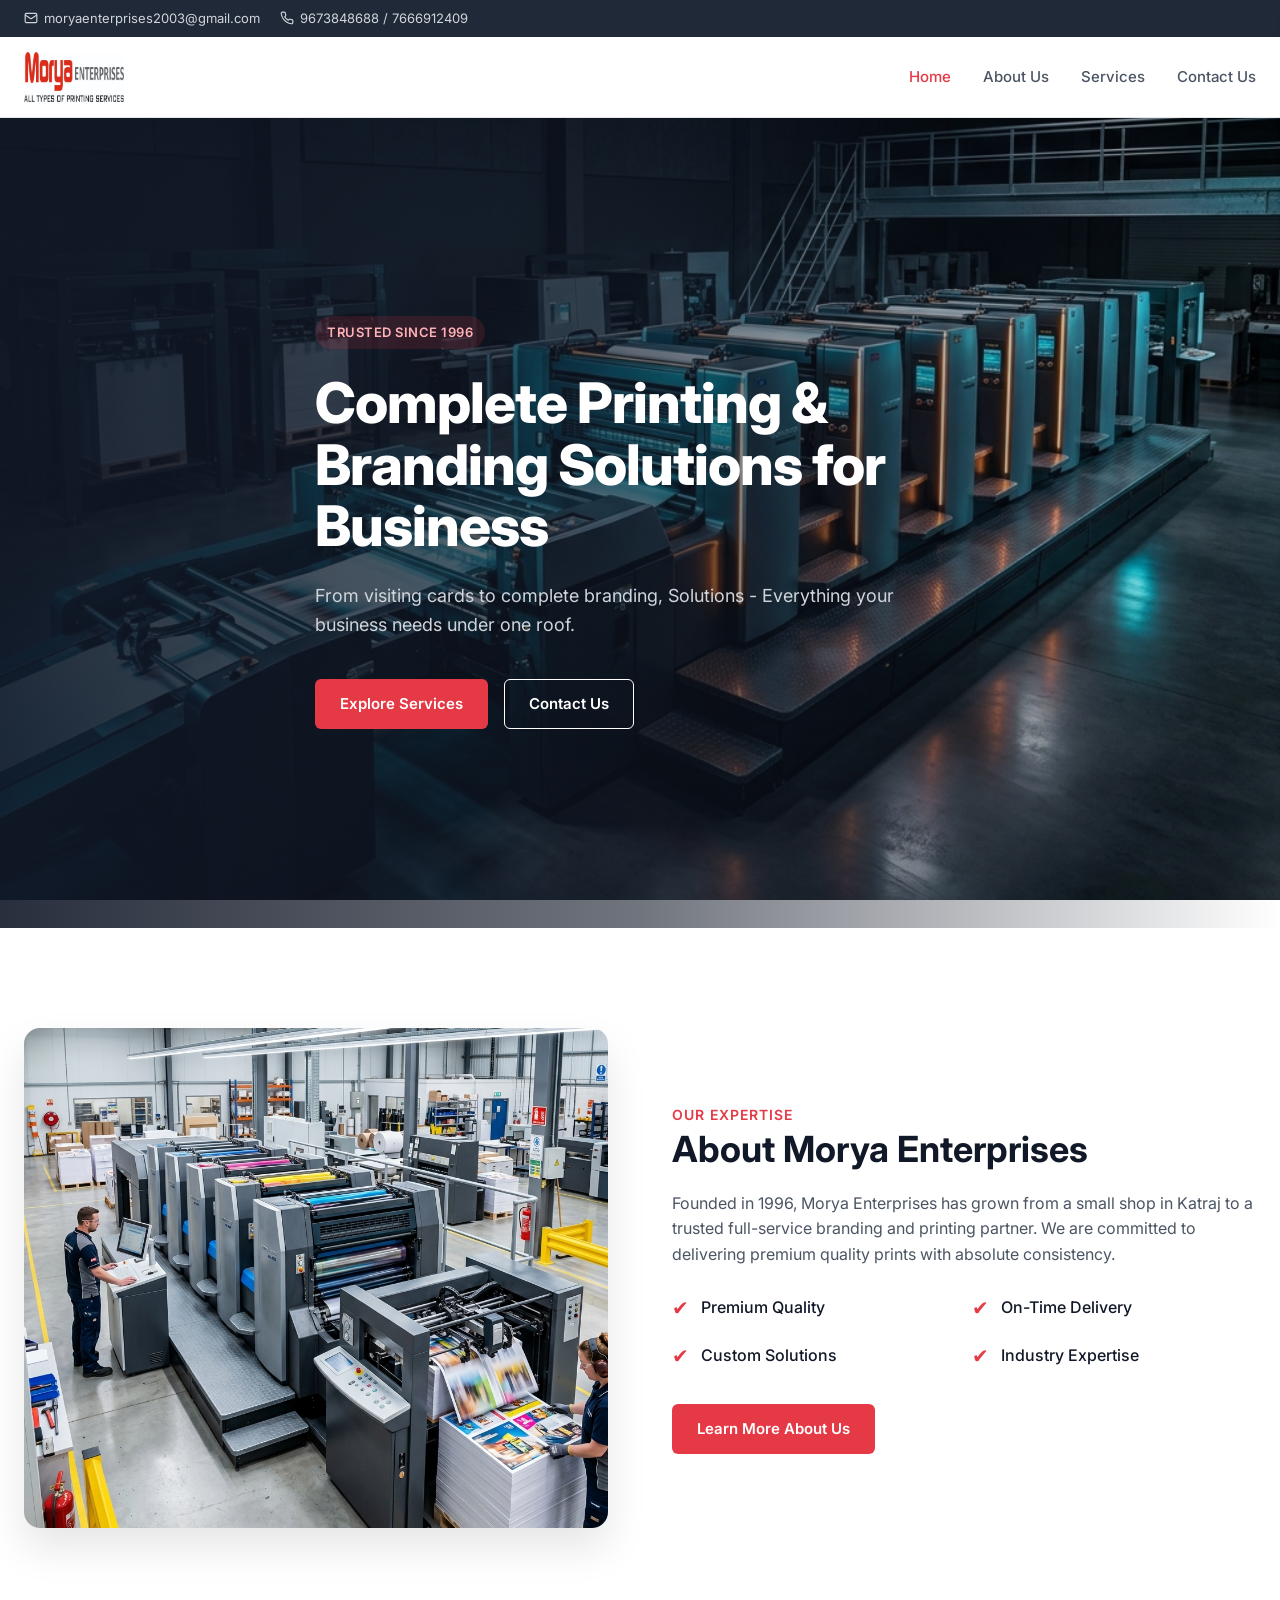
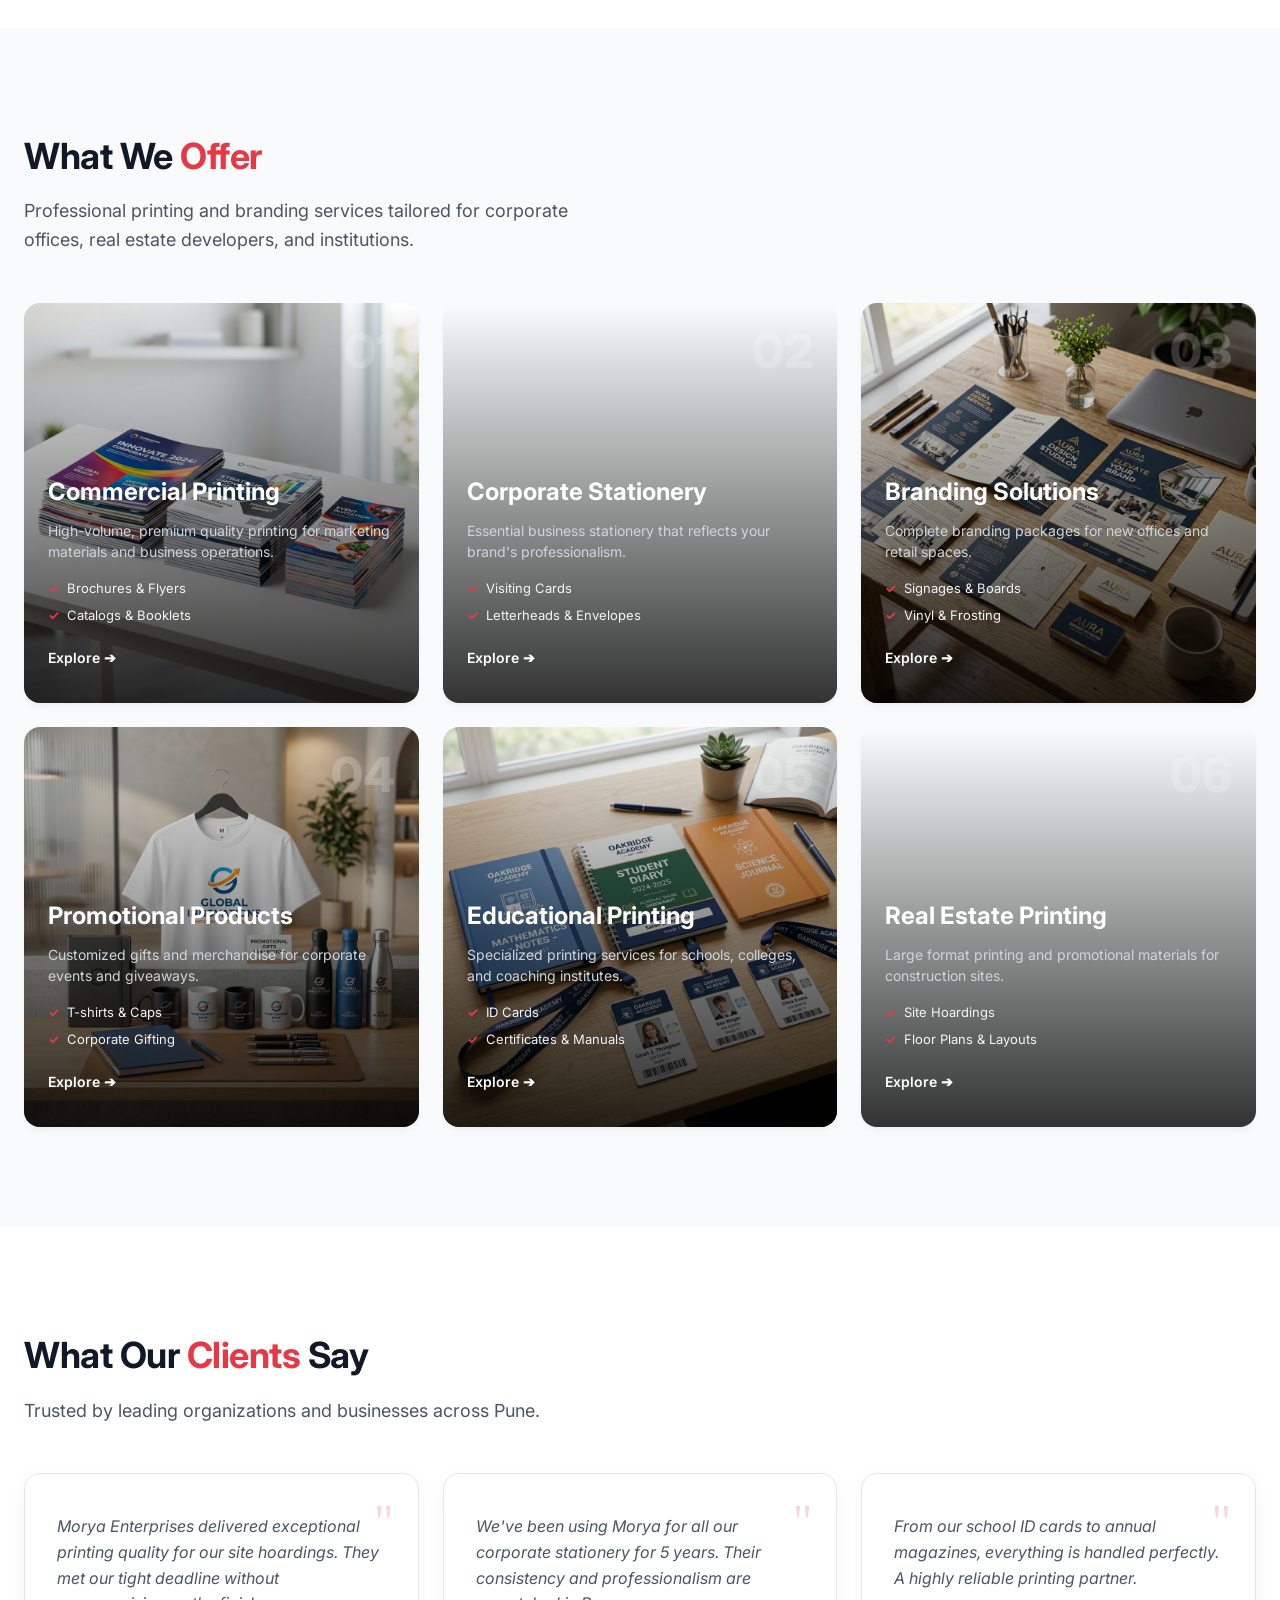
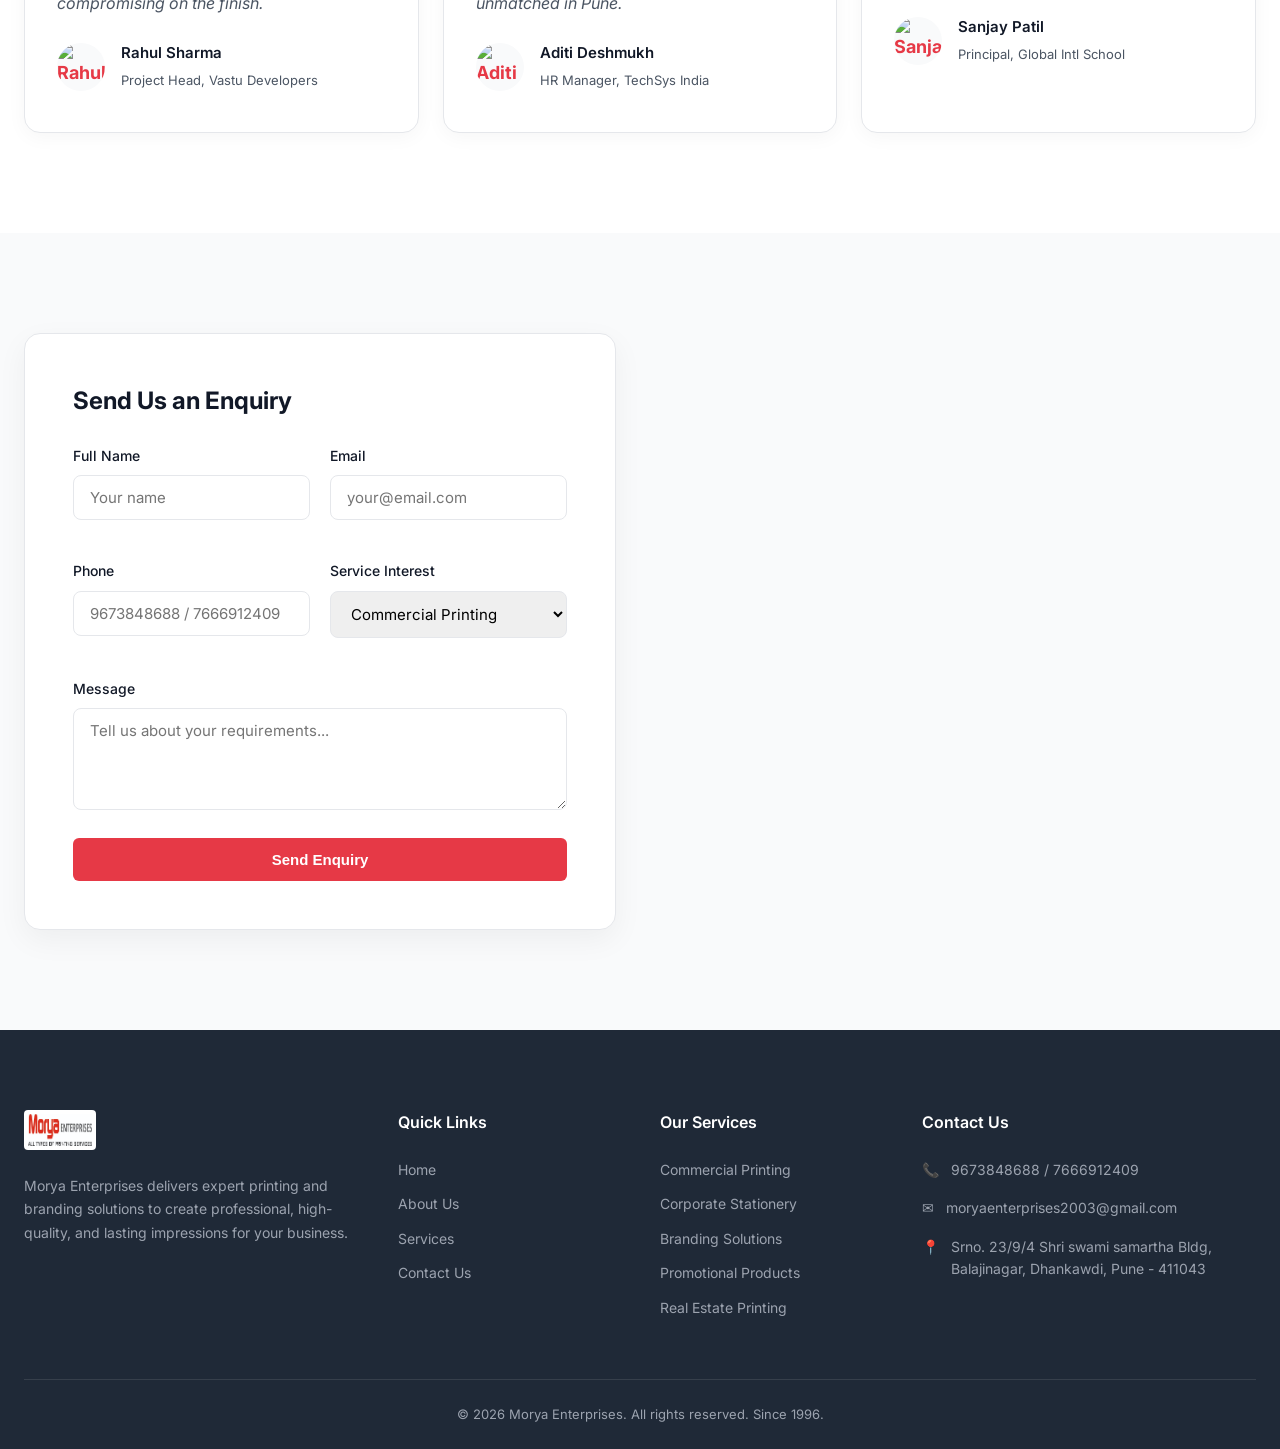
==== commit 2d666bbc: "Add files via upload" ====
--- a/index.html
+++ b/index.html
@@ -53,7 +53,7 @@
   </div>
 
   <!-- Hero Section -->
-  <section class="hero" style="background-image: url('file:///C:/Users/AKASH%20JAGTAP/.gemini/antigravity-ide/brain/7a26f9ff-8c31-46e0-b134-94b66212ca3c/hero_bg_1783837350693.png');">
+  <section class="hero" style="background-image: url('images/hero_bg.png');">
     <div class="hero-overlay"></div>
     <div class="container">
       <div class="hero-content">
@@ -73,7 +73,7 @@
     <div class="container">
       <div class="about-grid">
         <div class="about-image">
-          <img src="file:///C:/Users/AKASH%20JAGTAP/.gemini/antigravity-ide/brain/7a26f9ff-8c31-46e0-b134-94b66212ca3c/about_printing_machines_1783837294316.png" alt="Morya Enterprises Printing Machines">
+          <img src="images/about_printing_machines.png" alt="Morya Enterprises Printing Machines">
         </div>
         <div class="about-text">
           <span style="color: var(--primary); font-weight: 600; font-size: 14px; text-transform: uppercase; letter-spacing: 1px;">Our Expertise</span>
@@ -109,7 +109,7 @@
       <div class="services-grid">
         
         <!-- Card 1 -->
-        <a href="services.html" class="service-card" style="background-image: url('file:///C:/Users/AKASH%20JAGTAP/.gemini/antigravity-ide/brain/7a26f9ff-8c31-46e0-b134-94b66212ca3c/service_commercial_1783837364007.png');">
+        <a href="services.html" class="service-card" style="background-image: url('images/service_commercial.png');">
           <div class="service-overlay"></div>
           <div class="service-num">01</div>
           <div class="service-content">
@@ -139,7 +139,7 @@
         </a>
 
         <!-- Card 3 -->
-        <a href="services.html" class="service-card" style="background-image: url('file:///C:/Users/AKASH%20JAGTAP/.gemini/antigravity-ide/brain/7a26f9ff-8c31-46e0-b134-94b66212ca3c/service_branding_1783837309035.png');">
+        <a href="services.html" class="service-card" style="background-image: url('images/service_branding.png');">
           <div class="service-overlay"></div>
           <div class="service-num">03</div>
           <div class="service-content">
@@ -154,7 +154,7 @@
         </a>
 
         <!-- Card 4 -->
-        <a href="services.html" class="service-card" style="background-image: url('file:///C:/Users/AKASH%20JAGTAP/.gemini/antigravity-ide/brain/7a26f9ff-8c31-46e0-b134-94b66212ca3c/service_promotional_1783837336553.png');">
+        <a href="services.html" class="service-card" style="background-image: url('images/service_promotional.png');">
           <div class="service-overlay"></div>
           <div class="service-num">04</div>
           <div class="service-content">
@@ -169,7 +169,7 @@
         </a>
 
         <!-- Card 5 -->
-        <a href="services.html" class="service-card" style="background-image: url('file:///C:/Users/AKASH%20JAGTAP/.gemini/antigravity-ide/brain/7a26f9ff-8c31-46e0-b134-94b66212ca3c/service_educational_1783837322879.png');">
+        <a href="services.html" class="service-card" style="background-image: url('images/service_educational.png');">
           <div class="service-overlay"></div>
           <div class="service-num">05</div>
           <div class="service-content">
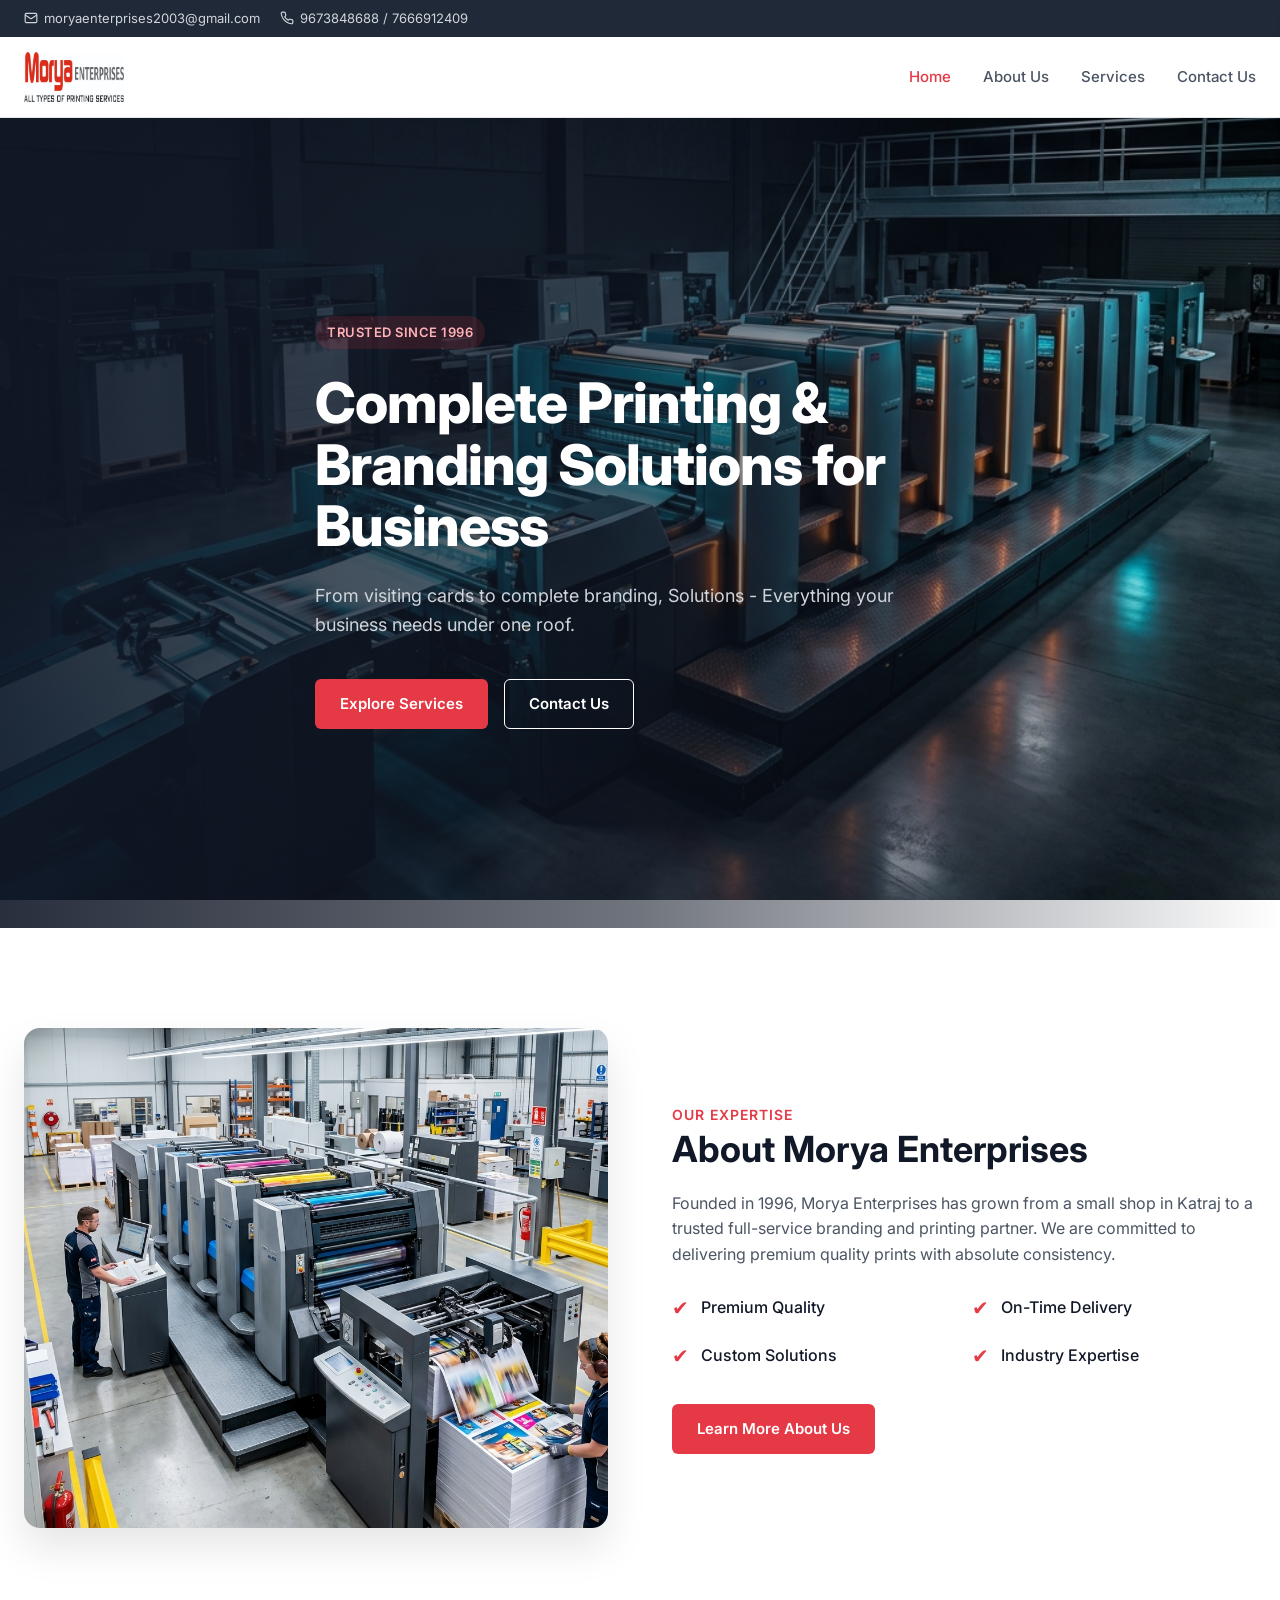
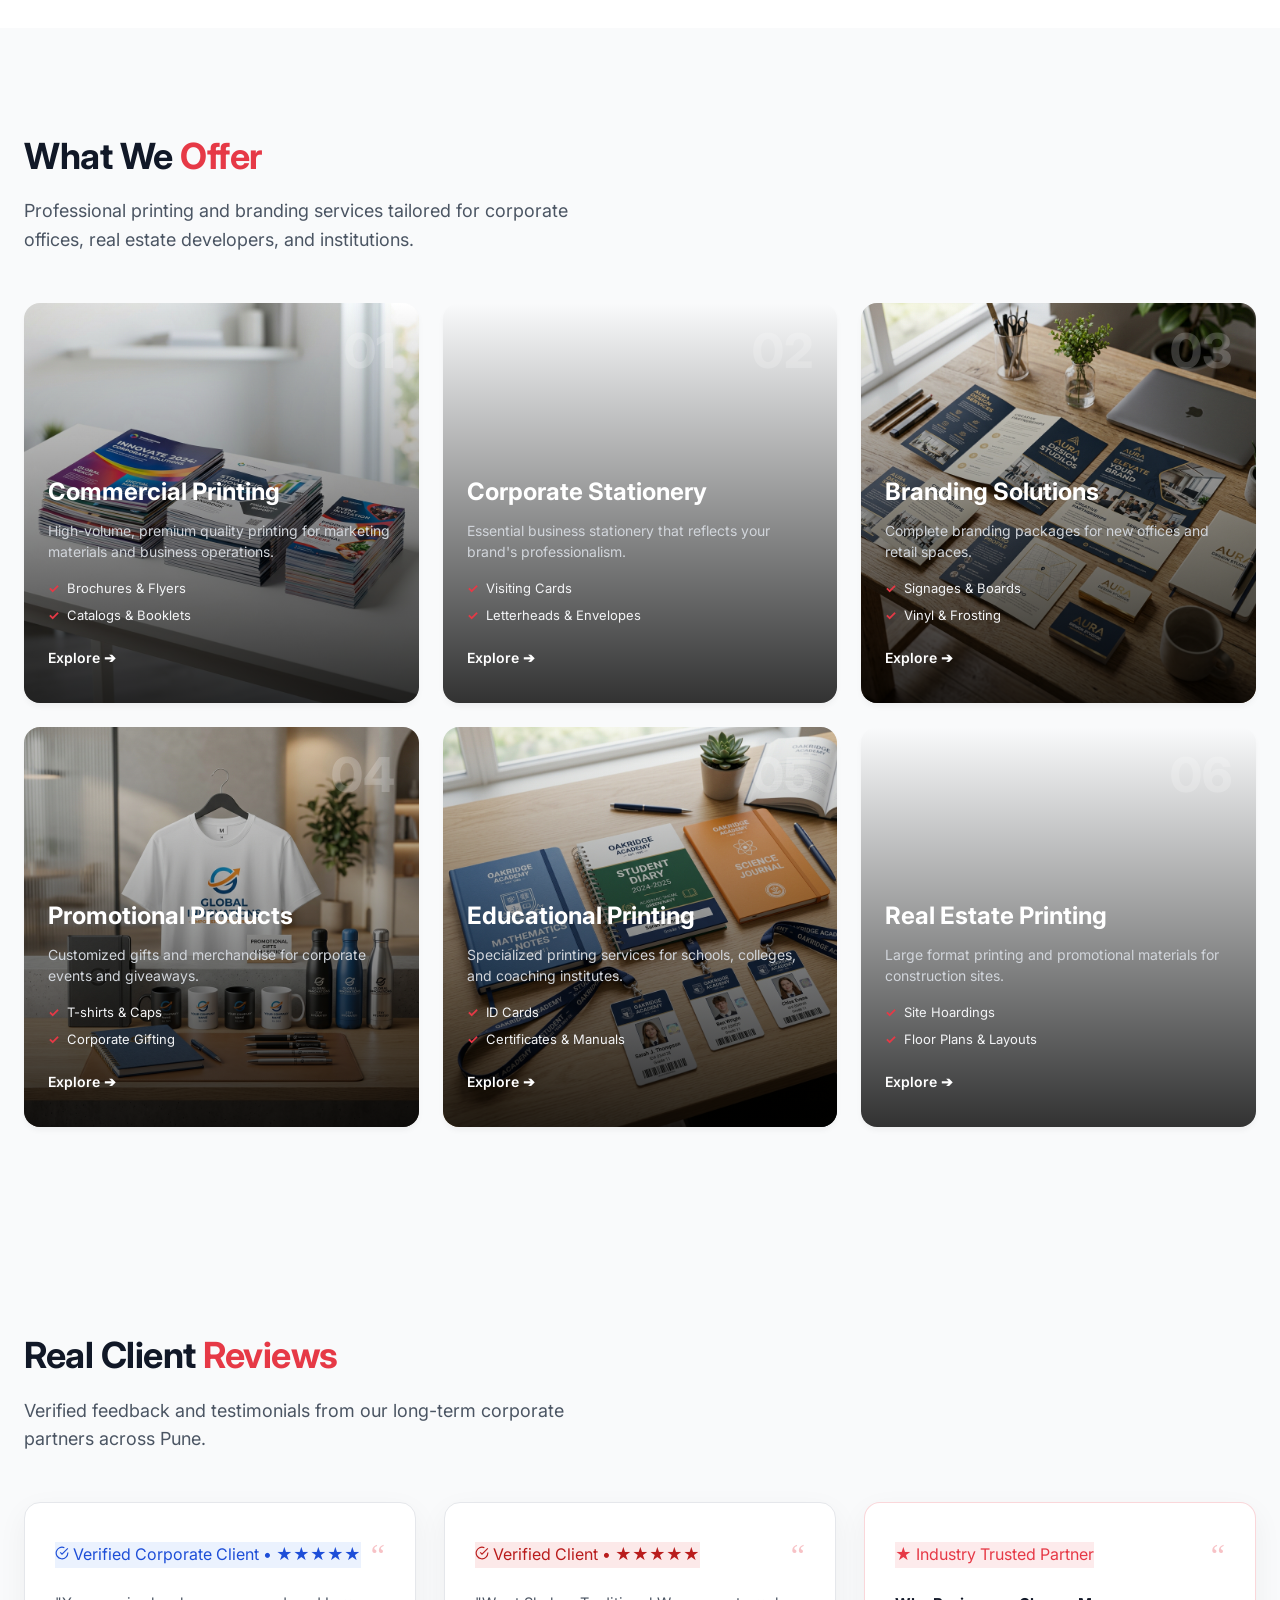
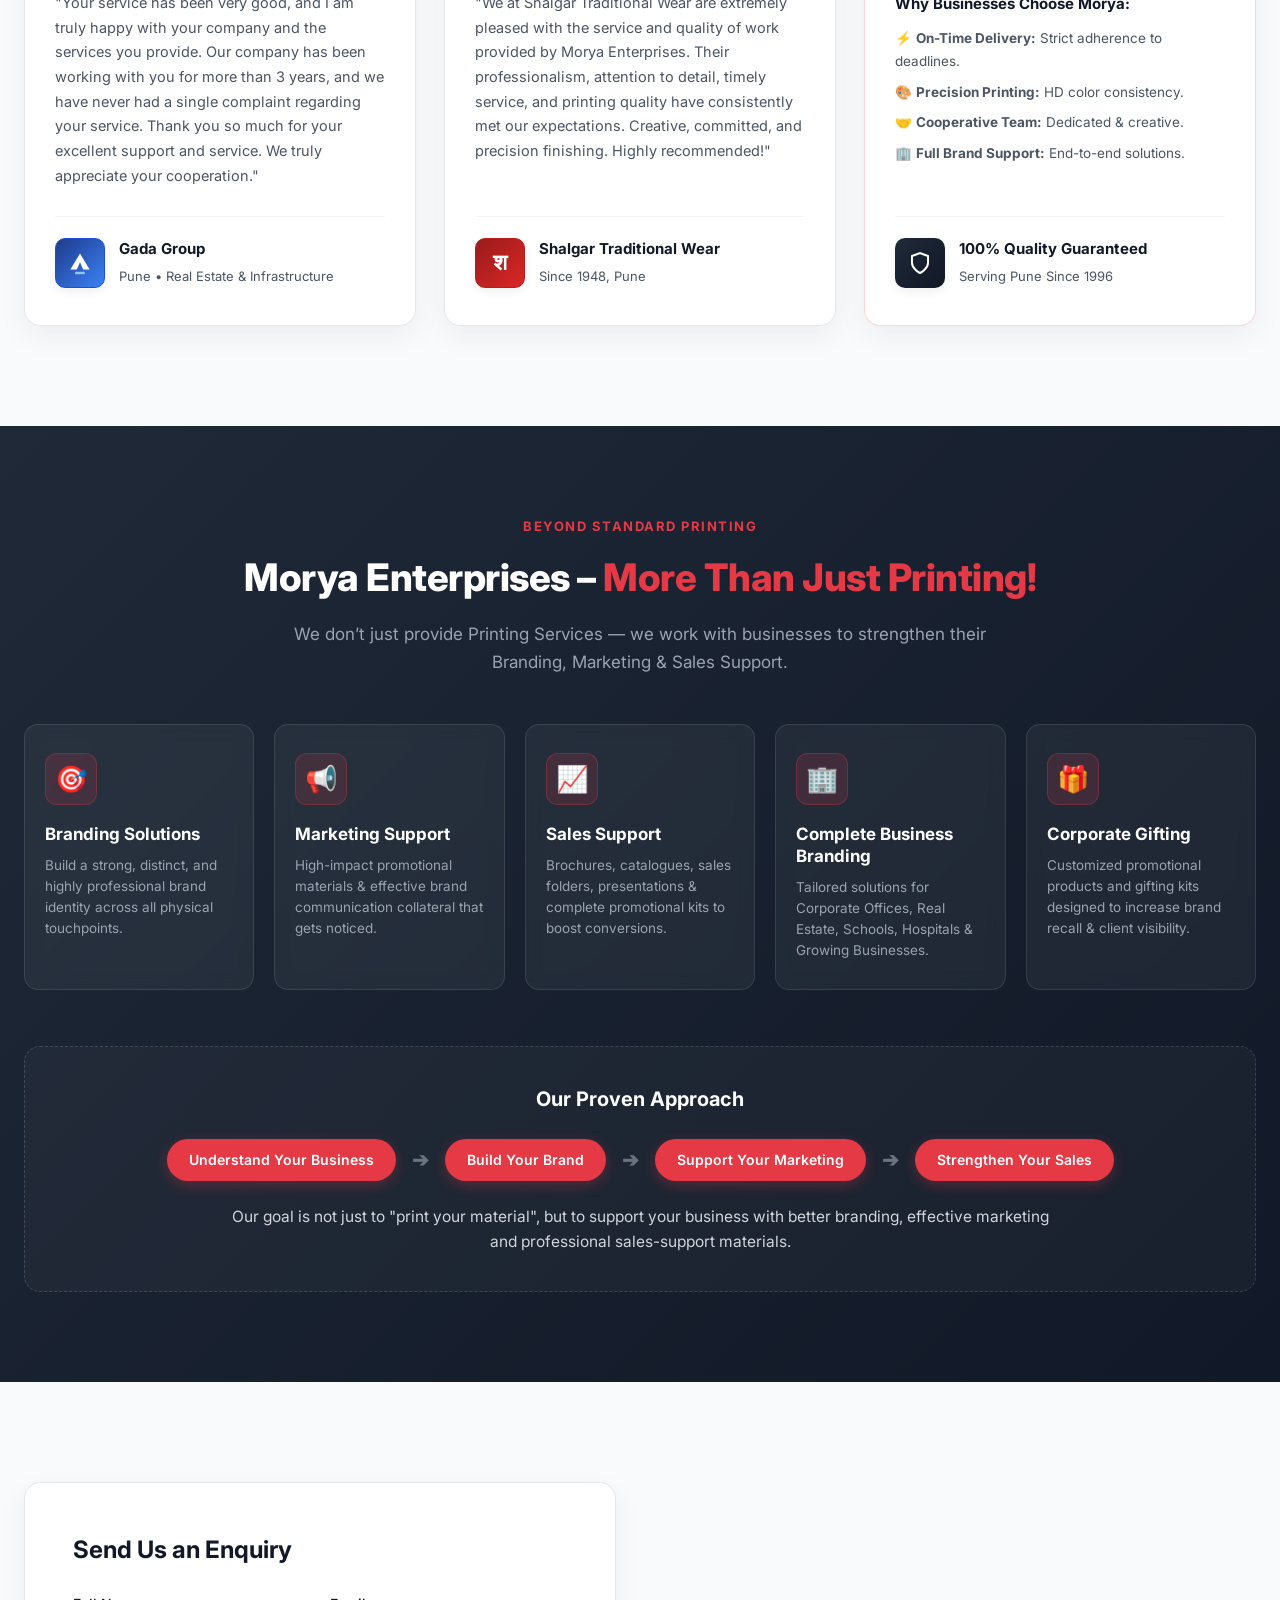
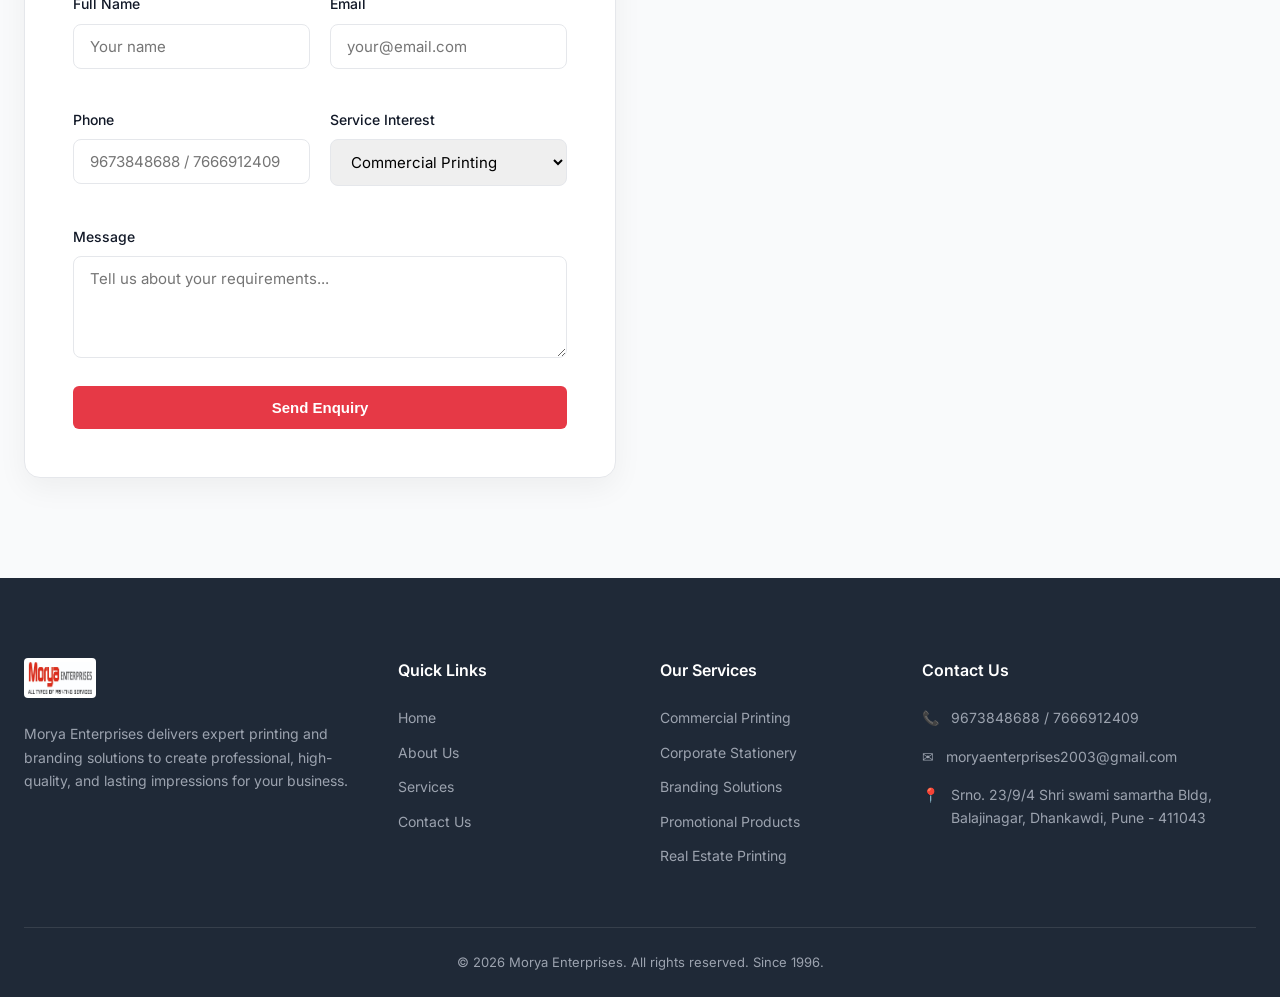
==== commit 4a45388d: "Add files via upload" ====
--- a/index.html
+++ b/index.html
@@ -1,11 +1,13 @@
 <!DOCTYPE html>
 <html lang="en">
+
 <head>
   <meta charset="UTF-8">
   <meta name="viewport" content="width=device-width, initial-scale=1.0">
   <title>Morya Enterprises | Printing & Branding</title>
   <link rel="stylesheet" href="css/style.css">
 </head>
+
 <body>
 
   <!-- Top Utility Bar -->
@@ -13,11 +15,17 @@
     <div class="container">
       <div class="utility-left">
         <a href="mailto:moryaenterprises2003@gmail.com" style="display:flex; align-items:center; gap:6px;">
-          <svg width="14" height="14" viewBox="0 0 24 24" fill="none" stroke="currentColor" stroke-width="2"><path d="m22 7-8.99 5.73a2 2 0 0 1-2.01 0L2 7"/><rect x="2" y="4" width="20" height="16" rx="2"/></svg>
+          <svg width="14" height="14" viewBox="0 0 24 24" fill="none" stroke="currentColor" stroke-width="2">
+            <path d="m22 7-8.99 5.73a2 2 0 0 1-2.01 0L2 7" />
+            <rect x="2" y="4" width="20" height="16" rx="2" />
+          </svg>
           moryaenterprises2003@gmail.com
         </a>
         <span style="display:flex; align-items:center; gap:6px;">
-          <svg width="14" height="14" viewBox="0 0 24 24" fill="none" stroke="currentColor" stroke-width="2"><path d="M22 16.92v3a2 2 0 0 1-2.18 2 19.79 19.79 0 0 1-8.63-3.07 19.5 19.5 0 0 1-6-6 19.79 19.79 0 0 1-3.07-8.67A2 2 0 0 1 4.11 2h3a2 2 0 0 1 2 1.72 12.84 12.84 0 0 0 .7 2.81 2 2 0 0 1-.45 2.11L8.09 9.91a16 16 0 0 0 6 6l1.27-1.27a2 2 0 0 1 2.11-.45 12.84 12.84 0 0 0 2.81.7A2 2 0 0 1 22 16.92z"/></svg>
+          <svg width="14" height="14" viewBox="0 0 24 24" fill="none" stroke="currentColor" stroke-width="2">
+            <path
+              d="M22 16.92v3a2 2 0 0 1-2.18 2 19.79 19.79 0 0 1-8.63-3.07 19.5 19.5 0 0 1-6-6 19.79 19.79 0 0 1-3.07-8.67A2 2 0 0 1 4.11 2h3a2 2 0 0 1 2 1.72 12.84 12.84 0 0 0 .7 2.81 2 2 0 0 1-.45 2.11L8.09 9.91a16 16 0 0 0 6 6l1.27-1.27a2 2 0 0 1 2.11-.45 12.84 12.84 0 0 0 2.81.7A2 2 0 0 1 22 16.92z" />
+          </svg>
           9673848688 / 7666912409
         </span>
       </div>
@@ -76,9 +84,12 @@
           <img src="images/about_printing_machines.png" alt="Morya Enterprises Printing Machines">
         </div>
         <div class="about-text">
-          <span style="color: var(--primary); font-weight: 600; font-size: 14px; text-transform: uppercase; letter-spacing: 1px;">Our Expertise</span>
+          <span
+            style="color: var(--primary); font-weight: 600; font-size: 14px; text-transform: uppercase; letter-spacing: 1px;">Our
+            Expertise</span>
           <h2>About <span>Morya Enterprises</span></h2>
-          <p>Founded in 1996, Morya Enterprises has grown from a small shop in Katraj to a trusted full-service branding and printing partner. We are committed to delivering premium quality prints with absolute consistency.</p>
+          <p>Founded in 1996, Morya Enterprises has grown from a small shop in Katraj to a trusted full-service branding
+            and printing partner. We are committed to delivering premium quality prints with absolute consistency.</p>
           <div class="about-features">
             <div class="feature-item">
               <span class="feature-icon">✔</span> Premium Quality
@@ -104,10 +115,11 @@
     <div class="container">
       <div class="section-title text-center">
         <h2>What We <span>Offer</span></h2>
-        <p>Professional printing and branding services tailored for corporate offices, real estate developers, and institutions.</p>
+        <p>Professional printing and branding services tailored for corporate offices, real estate developers, and
+          institutions.</p>
       </div>
       <div class="services-grid">
-        
+
         <!-- Card 1 -->
         <a href="services.html" class="service-card" style="background-image: url('images/service_commercial.png');">
           <div class="service-overlay"></div>
@@ -124,7 +136,8 @@
         </a>
 
         <!-- Card 2 -->
-        <a href="services.html" class="service-card" style="background-image: url('https://images.unsplash.com/photo-1572044162444-ad60f128bdea?q=80&w=600&auto=format&fit=crop');">
+        <a href="services.html" class="service-card"
+          style="background-image: url('https://images.unsplash.com/photo-1572044162444-ad60f128bdea?q=80&w=600&auto=format&fit=crop');">
           <div class="service-overlay"></div>
           <div class="service-num">02</div>
           <div class="service-content">
@@ -184,7 +197,8 @@
         </a>
 
         <!-- Card 6 -->
-        <a href="services.html" class="service-card" style="background-image: url('https://images.unsplash.com/photo-1486406146926-c627a92ad1ab?q=80&w=600&auto=format&fit=crop');">
+        <a href="services.html" class="service-card"
+          style="background-image: url('https://images.unsplash.com/photo-1486406146926-c627a92ad1ab?q=80&w=600&auto=format&fit=crop');">
           <div class="service-overlay"></div>
           <div class="service-num">06</div>
           <div class="service-content">
@@ -203,46 +217,158 @@
   </section>
 
   <!-- Testimonials Section -->
-  <section class="section">
-    <div class="container">
-      <div class="section-title">
-        <h2>What Our <span>Clients</span> Say</h2>
-        <p>Trusted by leading organizations and businesses across Pune.</p>
+  <section class="section section-alt">
+    <div class="container">
+      <div class="section-title text-center">
+        <h2>Real Client <span>Reviews</span></h2>
+        <p>Verified feedback and testimonials from our long-term corporate partners across Pune.</p>
       </div>
       <div class="testimonials-grid">
+        
+        <!-- Card 1: Gada Group Pune -->
         <div class="testimonial-card">
-          <div class="quote-icon">"</div>
-          <blockquote>Morya Enterprises delivered exceptional printing quality for our site hoardings. They met our tight deadline without compromising on the finish.</blockquote>
+          <div>
+            <div class="card-top">
+              <div class="google-review-tag" style="background: rgba(59, 130, 246, 0.1); color: #1d4ed8;">
+                <svg width="14" height="14" viewBox="0 0 24 24" fill="none" stroke="currentColor" stroke-width="2"><path d="M22 11.08V12a10 10 0 1 1-5.93-9.14"/><polyline points="22 4 12 14.01 9 11.01"/></svg>
+                Verified Corporate Client • ★★★★★
+              </div>
+              <div class="quote-icon-small">“</div>
+            </div>
+            <blockquote>
+              "Your service has been very good, and I am truly happy with your company and the services you provide. Our company has been working with you for more than 3 years, and we have never had a single complaint regarding your service. Thank you so much for your excellent support and service. We truly appreciate your cooperation."
+            </blockquote>
+          </div>
           <div class="author-info">
-            <img src="https://images.unsplash.com/photo-1507003211169-0a1dd7228f2d?q=80&w=100&auto=format&fit=crop" alt="Rahul Sharma" class="author-avatar">
+            <!-- Gada Group Logo -->
+            <div class="client-logo-badge gada-logo">
+              <svg width="32" height="32" viewBox="0 0 40 40" fill="none">
+                <path d="M8 28L20 8L32 28H24L20 19L16 28H8Z" fill="white"/>
+                <path d="M14 31H26V34H14V31Z" fill="#93C5FD"/>
+              </svg>
+            </div>
             <div class="author-details">
-              <h4>Rahul Sharma</h4>
-              <span>Project Head, Vastu Developers</span>
-            </div>
-          </div>
-        </div>
+              <h4>Gada Group</h4>
+              <span>Pune • Real Estate & Infrastructure</span>
+            </div>
+          </div>
+        </div>
+
+        <!-- Card 2: Shalgar Traditional Wear -->
         <div class="testimonial-card">
-          <div class="quote-icon">"</div>
-          <blockquote>We've been using Morya for all our corporate stationery for 5 years. Their consistency and professionalism are unmatched in Pune.</blockquote>
+          <div>
+            <div class="card-top">
+              <div class="google-review-tag" style="background: rgba(220, 38, 38, 0.1); color: #b91c1c;">
+                <svg width="14" height="14" viewBox="0 0 24 24" fill="none" stroke="currentColor" stroke-width="2"><path d="M22 11.08V12a10 10 0 1 1-5.93-9.14"/><polyline points="22 4 12 14.01 9 11.01"/></svg>
+                Verified Client • ★★★★★
+              </div>
+              <div class="quote-icon-small">“</div>
+            </div>
+            <blockquote>
+              "We at Shalgar Traditional Wear are extremely pleased with the service and quality of work provided by Morya Enterprises. Their professionalism, attention to detail, timely service, and printing quality have consistently met our expectations. Creative, committed, and precision finishing. Highly recommended!"
+            </blockquote>
+          </div>
           <div class="author-info">
-            <img src="https://images.unsplash.com/photo-1573496359142-b8d87734a5a2?q=80&w=100&auto=format&fit=crop" alt="Aditi Deshmukh" class="author-avatar">
+            <!-- Shalgar Traditional Wear Logo -->
+            <div class="client-logo-badge shalgar-logo">
+              <span style="font-family: serif; font-size: 22px; font-weight: 900; line-height: 1;">श</span>
+            </div>
             <div class="author-details">
-              <h4>Aditi Deshmukh</h4>
-              <span>HR Manager, TechSys India</span>
-            </div>
-          </div>
-        </div>
-        <div class="testimonial-card">
-          <div class="quote-icon">"</div>
-          <blockquote>From our school ID cards to annual magazines, everything is handled perfectly. A highly reliable printing partner.</blockquote>
+              <h4>Shalgar Traditional Wear</h4>
+              <span>Since 1948, Pune</span>
+            </div>
+          </div>
+        </div>
+
+        <!-- Card 3: Trust Highlight -->
+        <div class="testimonial-card" style="background: #ffffff; border-color: rgba(230, 57, 70, 0.2);">
+          <div>
+            <div class="card-top">
+              <div class="google-review-tag" style="background: rgba(230, 57, 70, 0.1); color: var(--primary);">
+                ★ Industry Trusted Partner
+              </div>
+              <div class="quote-icon-small">“</div>
+            </div>
+            <blockquote>
+              <strong style="color: var(--text-main); font-size: 15px; display: block; margin-bottom: 10px;">Why Businesses Choose Morya:</strong>
+              <ul style="display: flex; flex-direction: column; gap: 8px; font-size: 13.5px; color: var(--text-light);">
+                <li>⚡ <strong>On-Time Delivery:</strong> Strict adherence to deadlines.</li>
+                <li>🎨 <strong>Precision Printing:</strong> HD color consistency.</li>
+                <li>🤝 <strong>Cooperative Team:</strong> Dedicated & creative.</li>
+                <li>🏢 <strong>Full Brand Support:</strong> End-to-end solutions.</li>
+              </ul>
+            </blockquote>
+          </div>
           <div class="author-info">
-            <img src="https://images.unsplash.com/photo-1519085360753-af0119f7cbe7?q=80&w=100&auto=format&fit=crop" alt="Sanjay Patil" class="author-avatar">
+            <div class="client-logo-badge morya-trust-logo">
+              <svg width="24" height="24" viewBox="0 0 24 24" fill="none" stroke="white" stroke-width="2"><path d="M12 22s8-4 8-10V5l-8-3-8 3v7c0 6 8 10 8 10z"/></svg>
+            </div>
             <div class="author-details">
-              <h4>Sanjay Patil</h4>
-              <span>Principal, Global Intl School</span>
-            </div>
-          </div>
-        </div>
+              <h4>100% Quality Guaranteed</h4>
+              <span>Serving Pune Since 1996</span>
+            </div>
+          </div>
+        </div>
+
+      </div>
+    </div>
+  </section>
+
+  <!-- More Than Just Printing - Branding & Sales Support Section -->
+  <section class="section branding-section">
+    <div class="container">
+      <div class="branding-header">
+        <span class="branding-subtitle">Beyond Standard Printing</span>
+        <h2>Morya Enterprises – <span>More Than Just Printing!</span></h2>
+        <p>We don’t just provide Printing Services — we work with businesses to strengthen their Branding, Marketing & Sales Support.</p>
+      </div>
+
+      <div class="branding-grid">
+        <div class="branding-card">
+          <div class="branding-icon-box">🎯</div>
+          <h3>Branding Solutions</h3>
+          <p>Build a strong, distinct, and highly professional brand identity across all physical touchpoints.</p>
+        </div>
+
+        <div class="branding-card">
+          <div class="branding-icon-box">📢</div>
+          <h3>Marketing Support</h3>
+          <p>High-impact promotional materials & effective brand communication collateral that gets noticed.</p>
+        </div>
+
+        <div class="branding-card">
+          <div class="branding-icon-box">📈</div>
+          <h3>Sales Support</h3>
+          <p>Brochures, catalogues, sales folders, presentations & complete promotional kits to boost conversions.</p>
+        </div>
+
+        <div class="branding-card">
+          <div class="branding-icon-box">🏢</div>
+          <h3>Complete Business Branding</h3>
+          <p>Tailored solutions for Corporate Offices, Real Estate, Schools, Hospitals & Growing Businesses.</p>
+        </div>
+
+        <div class="branding-card">
+          <div class="branding-icon-box">🎁</div>
+          <h3>Corporate Gifting</h3>
+          <p>Customized promotional products and gifting kits designed to increase brand recall & client visibility.</p>
+        </div>
+      </div>
+
+      <div class="approach-box">
+        <h3>Our Proven Approach</h3>
+        <div class="approach-steps">
+          <div class="approach-step">Understand Your Business</div>
+          <div class="approach-arrow">➔</div>
+          <div class="approach-step">Build Your Brand</div>
+          <div class="approach-arrow">➔</div>
+          <div class="approach-step">Support Your Marketing</div>
+          <div class="approach-arrow">➔</div>
+          <div class="approach-step">Strengthen Your Sales</div>
+        </div>
+        <p class="approach-summary">
+          Our goal is not just to "print your material", but to support your business with better branding, effective marketing and professional sales-support materials.
+        </p>
       </div>
     </div>
   </section>
@@ -287,7 +413,9 @@
           </form>
         </div>
         <div class="enquiry-map">
-          <iframe src="https://www.google.com/maps?q=Srno.+23/9/4+Shri+swami+samartha+Bldg,+Balajinagar,Dhankawdi,Pune-+411043&output=embed" allowfullscreen="" loading="lazy"></iframe>
+          <iframe
+            src="https://www.google.com/maps?q=Srno.+23/9/4+Shri+swami+samartha+Bldg,+Balajinagar,Dhankawdi,Pune-+411043&output=embed"
+            allowfullscreen="" loading="lazy"></iframe>
         </div>
       </div>
     </div>
@@ -301,7 +429,8 @@
           <div class="footer-logo">
             <img src="logo.jpg" alt="Morya Enterprises">
           </div>
-          <p>Morya Enterprises delivers expert printing and branding solutions to create professional, high-quality, and lasting impressions for your business.</p>
+          <p>Morya Enterprises delivers expert printing and branding solutions to create professional, high-quality, and
+            lasting impressions for your business.</p>
         </div>
         <div class="footer-col">
           <h4>Quick Links</h4>
@@ -363,4 +492,5 @@
     mobileOverlay.addEventListener('click', closeMenu);
   </script>
 </body>
-</html>
+
+</html>
--- a/css/style.css
+++ b/css/style.css
@@ -1,6 +1,8 @@
 @import url('https://fonts.googleapis.com/css2?family=Inter:wght@300;400;500;600;700;800&display=swap');
 
-*, *::before, *::after {
+*,
+*::before,
+*::after {
   margin: 0;
   padding: 0;
   box-sizing: border-box;
@@ -279,7 +281,7 @@
   position: relative;
   border-radius: 16px;
   overflow: hidden;
-  box-shadow: 0 20px 40px rgba(0,0,0,0.1);
+  box-shadow: 0 20px 40px rgba(0, 0, 0, 0.1);
 }
 
 .about-image img {
@@ -339,24 +341,24 @@
   display: block;
   background-size: cover;
   background-position: center;
-  box-shadow: 0 4px 6px -1px rgba(0,0,0,0.05);
+  box-shadow: 0 4px 6px -1px rgba(0, 0, 0, 0.05);
   transition: transform 0.3s ease, box-shadow 0.3s ease;
 }
 
 .service-card:hover {
   transform: translateY(-8px);
-  box-shadow: 0 20px 40px rgba(0,0,0,0.15);
+  box-shadow: 0 20px 40px rgba(0, 0, 0, 0.15);
 }
 
 .service-overlay {
   position: absolute;
   inset: 0;
-  background: linear-gradient(180deg, rgba(0,0,0,0) 0%, rgba(0,0,0,0.8) 100%);
+  background: linear-gradient(180deg, rgba(0, 0, 0, 0) 0%, rgba(0, 0, 0, 0.8) 100%);
   transition: background 0.3s ease;
 }
 
 .service-card:hover .service-overlay {
-  background: linear-gradient(180deg, rgba(0,0,0,0) 0%, rgba(230,57,70,0.9) 100%);
+  background: linear-gradient(180deg, rgba(0, 0, 0, 0) 0%, rgba(230, 57, 70, 0.9) 100%);
 }
 
 .service-num {
@@ -436,42 +438,59 @@
 .testimonials-grid {
   display: grid;
   grid-template-columns: repeat(3, 1fr);
-  gap: 24px;
+  gap: 28px;
+  align-items: stretch;
 }
 
 .testimonial-card {
   background: var(--white);
-  padding: 40px 32px;
+  padding: 36px 30px;
   border-radius: 16px;
-  box-shadow: 0 4px 20px rgba(0,0,0,0.04);
+  box-shadow: 0 10px 30px rgba(0, 0, 0, 0.05);
   border: 1px solid var(--border);
   position: relative;
-}
-
-.quote-icon {
+  display: flex;
+  flex-direction: column;
+  justify-content: space-between;
+  transition: all 0.3s ease;
+}
+
+.testimonial-card:hover {
+  transform: translateY(-6px);
+  box-shadow: 0 20px 40px rgba(0, 0, 0, 0.08);
+  border-color: rgba(230, 57, 70, 0.3);
+}
+
+.testimonial-card .card-top {
+  display: flex;
+  align-items: center;
+  justify-content: space-between;
+  margin-bottom: 20px;
+}
+
+.quote-icon-small {
   color: var(--primary);
-  opacity: 0.2;
-  font-size: 48px;
-  position: absolute;
-  top: 24px;
-  right: 24px;
+  font-size: 32px;
   line-height: 1;
-  font-family: serif;
+  font-family: Georgia, serif;
+  opacity: 0.3;
 }
 
 .testimonial-card blockquote {
-  font-size: 16px;
+  font-size: 14.5px;
   color: var(--text-light);
-  font-style: italic;
-  margin-bottom: 24px;
-  position: relative;
-  z-index: 2;
+  line-height: 1.7;
+  font-style: normal;
+  margin-bottom: 28px;
+  flex-grow: 1;
 }
 
 .author-info {
   display: flex;
   align-items: center;
-  gap: 16px;
+  gap: 14px;
+  padding-top: 20px;
+  border-top: 1px solid #f3f4f6;
 }
 
 .author-avatar {
@@ -490,7 +509,7 @@
 
 .author-details h4 {
   font-size: 15px;
-  font-weight: 600;
+  font-weight: 700;
   color: var(--text-main);
   margin-bottom: 2px;
 }
@@ -498,6 +517,180 @@
 .author-details span {
   font-size: 13px;
   color: var(--text-light);
+}
+
+.client-logo-badge {
+  width: 50px;
+  height: 50px;
+  border-radius: 10px;
+  display: flex;
+  align-items: center;
+  justify-content: center;
+  font-weight: 800;
+  font-size: 16px;
+  letter-spacing: -0.5px;
+  flex-shrink: 0;
+  box-shadow: 0 4px 10px rgba(0, 0, 0, 0.06);
+}
+
+.gada-logo {
+  background: linear-gradient(135deg, #1e3a8a 0%, #3b82f6 100%);
+  color: #ffffff;
+  border: 1px solid #1d4ed8;
+}
+
+.shalgar-logo {
+  background: linear-gradient(135deg, #991b1b 0%, #dc2626 100%);
+  color: #ffffff;
+  border: 1px solid #b91c1c;
+}
+
+.morya-trust-logo {
+  background: linear-gradient(135deg, var(--secondary) 0%, #111827 100%);
+  color: #ffffff;
+}
+
+/* =========================================
+   BRANDING & VALUE PROPOSITION
+========================================= */
+.branding-section {
+  background: linear-gradient(135deg, #1f2937 0%, #111827 100%);
+  color: #ffffff;
+  padding: 90px 0;
+  position: relative;
+}
+
+.branding-header {
+  text-align: center;
+  margin-bottom: 48px;
+}
+
+.branding-subtitle {
+  color: var(--primary);
+  font-weight: 700;
+  text-transform: uppercase;
+  letter-spacing: 1.5px;
+  font-size: 13px;
+  display: block;
+  margin-bottom: 10px;
+}
+
+.branding-header h2 {
+  font-size: 38px;
+  font-weight: 800;
+  color: #ffffff;
+  margin-bottom: 14px;
+  letter-spacing: -0.5px;
+}
+
+.branding-header h2 span {
+  color: var(--primary);
+}
+
+.branding-header p {
+  color: #9ca3af;
+  font-size: 17px;
+  max-width: 720px;
+  margin: 0 auto;
+  line-height: 1.6;
+}
+
+.branding-grid {
+  display: grid;
+  grid-template-columns: repeat(5, 1fr);
+  gap: 20px;
+  margin-bottom: 56px;
+}
+
+.branding-card {
+  background: rgba(255, 255, 255, 0.05);
+  border: 1px solid rgba(255, 255, 255, 0.1);
+  border-radius: 14px;
+  padding: 28px 20px;
+  transition: all 0.3s ease;
+  backdrop-filter: blur(8px);
+}
+
+.branding-card:hover {
+  transform: translateY(-6px);
+  background: rgba(255, 255, 255, 0.08);
+  border-color: var(--primary);
+  box-shadow: 0 12px 30px rgba(230, 57, 70, 0.2);
+}
+
+.branding-icon-box {
+  width: 52px;
+  height: 52px;
+  background: rgba(230, 57, 70, 0.15);
+  border-radius: 12px;
+  display: flex;
+  align-items: center;
+  justify-content: center;
+  font-size: 26px;
+  margin-bottom: 18px;
+  border: 1px solid rgba(230, 57, 70, 0.3);
+}
+
+.branding-card h3 {
+  font-size: 17px;
+  font-weight: 700;
+  color: #ffffff;
+  margin-bottom: 10px;
+  line-height: 1.3;
+}
+
+.branding-card p {
+  font-size: 13.5px;
+  color: #9ca3af;
+  line-height: 1.55;
+}
+
+.approach-box {
+  background: rgba(255, 255, 255, 0.03);
+  border: 1px dashed rgba(255, 255, 255, 0.15);
+  border-radius: 16px;
+  padding: 36px 28px;
+  text-align: center;
+}
+
+.approach-box h3 {
+  font-size: 20px;
+  font-weight: 700;
+  margin-bottom: 24px;
+  color: #ffffff;
+}
+
+.approach-steps {
+  display: flex;
+  align-items: center;
+  justify-content: center;
+  gap: 16px;
+  flex-wrap: wrap;
+  margin-bottom: 24px;
+}
+
+.approach-step {
+  background: var(--primary);
+  color: #ffffff;
+  padding: 10px 22px;
+  border-radius: 30px;
+  font-weight: 600;
+  font-size: 14px;
+  box-shadow: 0 4px 14px rgba(230, 57, 70, 0.3);
+}
+
+.approach-arrow {
+  color: #6b7280;
+  font-size: 20px;
+  font-weight: bold;
+}
+
+.approach-summary {
+  color: #d1d5db;
+  font-size: 15.5px;
+  max-width: 820px;
+  margin: 0 auto;
+  line-height: 1.6;
 }
 
 /* =========================================
@@ -513,7 +706,7 @@
   background: var(--white);
   padding: 48px;
   border-radius: 16px;
-  box-shadow: 0 10px 30px rgba(0,0,0,0.05);
+  box-shadow: 0 10px 30px rgba(0, 0, 0, 0.05);
   border: 1px solid var(--border);
 }
 
@@ -536,7 +729,9 @@
   color: var(--text-main);
 }
 
-.form-input, .form-select, .form-textarea {
+.form-input,
+.form-select,
+.form-textarea {
   width: 100%;
   padding: 12px 16px;
   border: 1px solid var(--border);
@@ -546,7 +741,9 @@
   transition: border-color 0.3s;
 }
 
-.form-input:focus, .form-select:focus, .form-textarea:focus {
+.form-input:focus,
+.form-select:focus,
+.form-textarea:focus {
   outline: none;
   border-color: var(--primary);
 }
@@ -573,7 +770,7 @@
   grid-template-columns: 1.5fr 1fr 1fr 1.5fr;
   gap: 40px;
   padding-bottom: 60px;
-  border-bottom: 1px solid rgba(255,255,255,0.1);
+  border-bottom: 1px solid rgba(255, 255, 255, 0.1);
 }
 
 .footer-logo {
@@ -646,7 +843,7 @@
   display: none;
   position: fixed;
   inset: 0;
-  background: rgba(0,0,0,0.5);
+  background: rgba(0, 0, 0, 0.5);
   z-index: 998;
 }
 
@@ -662,7 +859,7 @@
   height: 100vh;
   background: var(--white);
   z-index: 999;
-  box-shadow: -4px 0 20px rgba(0,0,0,0.1);
+  box-shadow: -4px 0 20px rgba(0, 0, 0, 0.1);
   transition: right 0.3s ease;
   padding: 80px 24px 24px;
 }
@@ -708,24 +905,35 @@
   .container {
     padding: 0 20px;
   }
-  .about-grid, .enquiry-grid {
+
+  .branding-grid {
+    grid-template-columns: repeat(3, 1fr);
+  }
+
+  .about-grid,
+  .enquiry-grid {
     grid-template-columns: 1fr;
     gap: 40px;
   }
+
   .services-grid {
     grid-template-columns: repeat(2, 1fr);
     gap: 20px;
   }
+
   .testimonials-grid {
     grid-template-columns: repeat(2, 1fr);
   }
+
   .footer-grid {
     grid-template-columns: 1fr 1fr;
     gap: 32px;
   }
+
   .about-image img {
     height: 360px;
   }
+
   .section {
     padding: 80px 0;
   }
@@ -735,84 +943,108 @@
   .nav-links {
     display: none;
   }
+
   .hamburger {
     display: flex;
   }
+
   .utility-bar {
     font-size: 12px;
     padding: 6px 0;
   }
+
   .utility-left {
     flex-direction: column;
     gap: 4px;
   }
+
   header .container {
     height: 64px;
   }
+
   .hero {
     min-height: 70vh;
   }
+
   .hero h1 {
     font-size: 32px;
     letter-spacing: -0.5px;
   }
+
   .hero p {
     font-size: 15px;
     margin-bottom: 28px;
   }
+
   .hero-badge {
     font-size: 11px;
     margin-bottom: 16px;
   }
+
   .hero-buttons {
     flex-direction: column;
     gap: 12px;
   }
+
   .hero-buttons .btn {
     width: 100%;
     text-align: center;
   }
+
   .section {
     padding: 60px 0;
   }
+
   .section-title h2 {
     font-size: 28px;
   }
+
   .section-title p {
     font-size: 15px;
   }
+
   .services-grid {
     grid-template-columns: 1fr;
   }
+
   .service-card {
     height: 320px;
   }
+
   .testimonials-grid {
     grid-template-columns: 1fr;
   }
+
   .about-text h2 {
     font-size: 28px;
   }
+
   .about-features {
     grid-template-columns: 1fr;
   }
+
   .about-image img {
     height: 280px;
   }
+
   .form-row {
     grid-template-columns: 1fr;
     gap: 0;
   }
+
   .enquiry-form {
     padding: 24px;
   }
+
   .enquiry-map iframe {
     min-height: 300px;
   }
+
   .footer-grid {
     grid-template-columns: 1fr;
     gap: 32px;
   }
+
   .page-hero h1 {
     font-size: 32px;
   }
@@ -822,25 +1054,32 @@
   .hero {
     min-height: 60vh;
   }
+
   .hero h1 {
     font-size: 26px;
   }
+
   .hero p {
     font-size: 14px;
   }
+
   .section {
     padding: 48px 0;
   }
+
   .section-title h2 {
     font-size: 24px;
   }
+
   .service-card {
     height: 280px;
   }
+
   .testimonial-card {
     padding: 24px 20px;
   }
+
   .page-hero {
     padding: 80px 0;
   }
-}
+}
